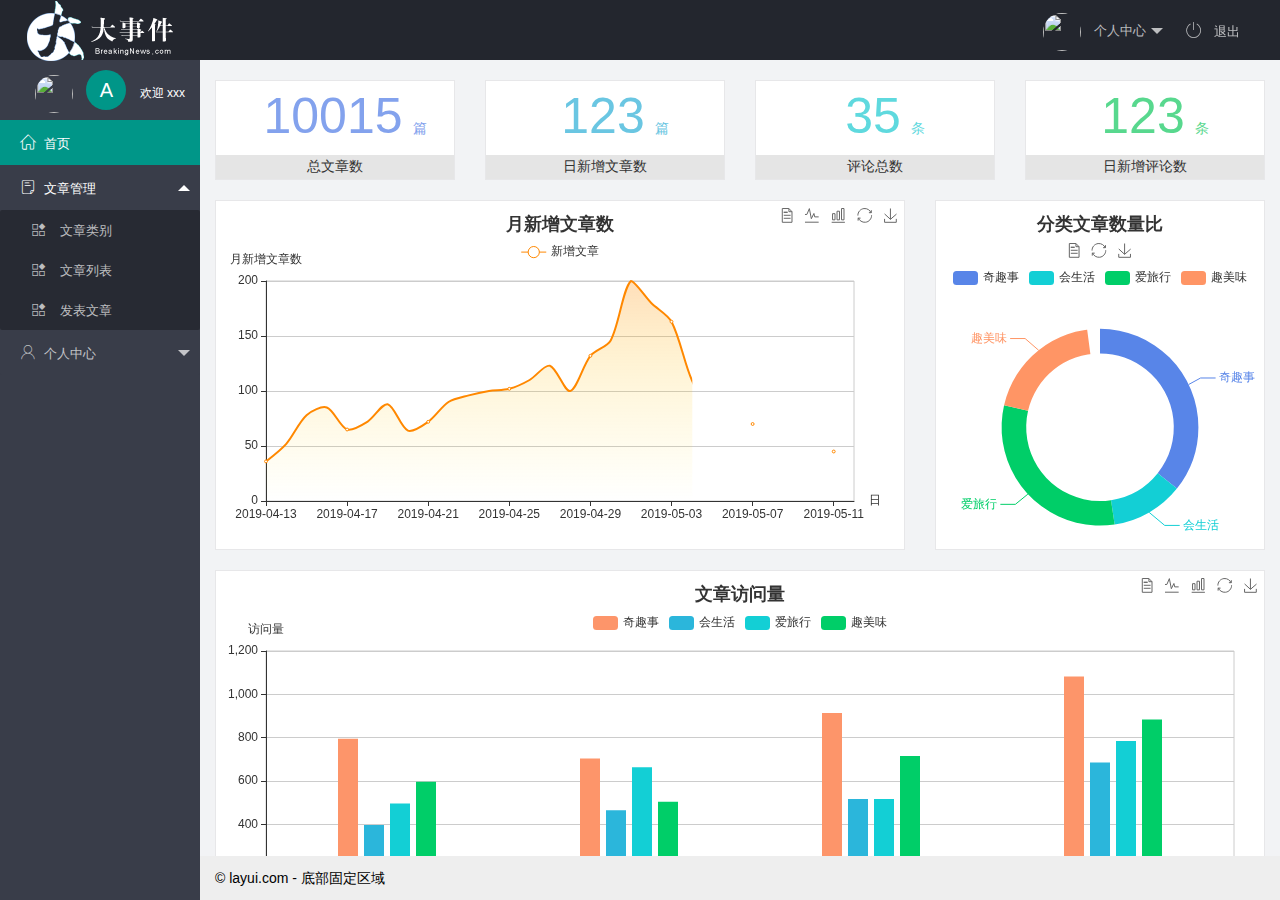
==== index.html @ f9074cfe "首页页面完成" ====
<!DOCTYPE html>
<html>

<head>
    <meta charset="utf-8">
    <meta name="viewport" content="width=device-width, initial-scale=1, maximum-scale=1">
    <title>大事件</title>
    <!-- 引入layui样式 -->
    <link rel="stylesheet" href="/assets/lib/layui/css/layui.css">
    <!-- 引入项目下面生成的 fontclass 代码： -->
    <link rel="stylesheet" href="/assets/fonts/iconfont.css">
    <!-- 引入本页面的样式 -->
    <link rel="stylesheet" href="/assets/css/index.css">
</head>

<body class="layui-layout-body">
    <div class="layui-layout layui-layout-admin">
        <div class="layui-header">
            <div class="layui-logo">
                <img src="/assets/images/logo.png" alt="">

            </div>
            <!-- 头部区域（可配合layui已有的水平导航） -->
            <ul class="layui-nav layui-layout-right">
                <li class="layui-nav-item">
                    <a href="javascript:;">
                        <img src="http://t.cn/RCzsdCq" class="layui-nav-img">
                        个人中心
                    </a>
                    <dl class="layui-nav-child">
                        <dd><a href="">基本资料</a></dd>
                        <dd><a href="">更换头像</a></dd>
                        <dd><a href="">重置密码</a></dd>
                    </dl>
                </li>
                <li class="layui-nav-item"><a href="">
                        <span class="iconfont icon-tuichu"></span>
                        退出</a></li>
            </ul>
        </div>

        <div class="layui-side layui-bg-black">
            <div class="layui-side-scroll">
                <!-- 侧边头像区域 -->
                <div class="userinfo">
                    <img src="http://t.cn/RCzsdCq" class="layui-nav-img">
                    <span class="text-avatar">A</span>
                    <span id="welcome">欢迎 xxx</span>
                </div>
                <!-- 左侧导航区域（可配合layui已有的垂直导航） -->
                <ul class="layui-nav layui-nav-tree" lay-shrink="all" lay-filter="test">
                    <li class="layui-nav-item layui-this"><a href="/home/dashboard.html" target="fm"><span
                                class="iconfont icon-home"></span>首页</a></li>
                    <li class="layui-nav-item layui-nav-itemed ">
                        <a class="" href="javascript:;">
                            <span class="iconfont icon-16"></span>文章管理</a>
                        <dl class="layui-nav-child">
                            <dd>
                                <a href="javascript:;">
                                    <i class="layui-icon layui-icon-app">
                                    </i>
                                    文章类别
                                </a>
                            </dd>
                            <dd>
                                <a href="javascript:;">
                                    <i class="layui-icon layui-icon-app"></i>
                                    文章列表
                                </a>
                            </dd>
                            <dd>
                                <a href="javascript:;">
                                    <i class="layui-icon layui-icon-app"></i>
                                    发表文章
                                </a>
                            </dd>
                        </dl>
                    </li>
                    <li class="layui-nav-item">
                        <a href="javascript:;">
                            <span class="iconfont icon-user"></span>个人中心</a>
                        <dl class="layui-nav-child">
                            <dd>
                                <a href="javascript:;">
                                    <i class="layui-icon layui-icon-app"></i>
                                    基本资料
                                </a>
                            </dd>
                            <dd>
                                <a href="javascript:;">
                                    <i class="layui-icon layui-icon-app"></i>
                                    更换头像
                                </a>
                            </dd>
                            <dd>
                                <a href="javascript:;">
                                    <i class="layui-icon layui-icon-app"></i>
                                    重置密码
                                </a>
                            </dd>
                        </dl>
                    </li>
                </ul>
            </div>
        </div>

        <div class="layui-body">
            <!-- 内容主体区域 -->
            <iframe src="/home/dashboard.html" name="fm" frameborder="0"></iframe>
        </div>

        <div class="layui-footer">
            <!-- 底部固定区域 -->
            © layui.com - 底部固定区域
        </div>
    </div>

    <!--引入jq.js -->
    <script src="/assets/lib/jquery.js"></script>
    <!-- 引入layui.js -->
    <script src="/assets/lib/layui/layui.all.js"></script>
    <!-- 引入怕seAPI -->
    <script src="/assets/js/paseAPI.js"></script>
    <!-- 引入本页面js -->
    <script src="/assets/js/index.js"></script>
</body>

</html>
---- assets/lib/layui/css/layui.css ----
/** layui-v2.5.5 MIT License By https://www.layui.com */
 .layui-inline,img{display:inline-block;vertical-align:middle}h1,h2,h3,h4,h5,h6{font-weight:400}.layui-edge,.layui-header,.layui-inline,.layui-main{position:relative}.layui-body,.layui-edge,.layui-elip{overflow:hidden}.layui-btn,.layui-edge,.layui-inline,img{vertical-align:middle}.layui-btn,.layui-disabled,.layui-icon,.layui-unselect{-moz-user-select:none;-webkit-user-select:none;-ms-user-select:none}.layui-elip,.layui-form-checkbox span,.layui-form-pane .layui-form-label{text-overflow:ellipsis;white-space:nowrap}.layui-breadcrumb,.layui-tree-btnGroup{visibility:hidden}blockquote,body,button,dd,div,dl,dt,form,h1,h2,h3,h4,h5,h6,input,li,ol,p,pre,td,textarea,th,ul{margin:0;padding:0;-webkit-tap-highlight-color:rgba(0,0,0,0)}a:active,a:hover{outline:0}img{border:none}li{list-style:none}table{border-collapse:collapse;border-spacing:0}h4,h5,h6{font-size:100%}button,input,optgroup,option,select,textarea{font-family:inherit;font-size:inherit;font-style:inherit;font-weight:inherit;outline:0}pre{white-space:pre-wrap;white-space:-moz-pre-wrap;white-space:-pre-wrap;white-space:-o-pre-wrap;word-wrap:break-word}body{line-height:24px;font:14px Helvetica Neue,Helvetica,PingFang SC,Tahoma,Arial,sans-serif}hr{height:1px;margin:10px 0;border:0;clear:both}a{color:#333;text-decoration:none}a:hover{color:#777}a cite{font-style:normal;*cursor:pointer}.layui-border-box,.layui-border-box *{box-sizing:border-box}.layui-box,.layui-box *{box-sizing:content-box}.layui-clear{clear:both;*zoom:1}.layui-clear:after{content:'\20';clear:both;*zoom:1;display:block;height:0}.layui-inline{*display:inline;*zoom:1}.layui-edge{display:inline-block;width:0;height:0;border-width:6px;border-style:dashed;border-color:transparent}.layui-edge-top{top:-4px;border-bottom-color:#999;border-bottom-style:solid}.layui-edge-right{border-left-color:#999;border-left-style:solid}.layui-edge-bottom{top:2px;border-top-color:#999;border-top-style:solid}.layui-edge-left{border-right-color:#999;border-right-style:solid}.layui-disabled,.layui-disabled:hover{color:#d2d2d2!important;cursor:not-allowed!important}.layui-circle{border-radius:100%}.layui-show{display:block!important}.layui-hide{display:none!important}@font-face{font-family:layui-icon;src:url(../font/iconfont.eot?v=250);src:url(../font/iconfont.eot?v=250#iefix) format('embedded-opentype'),url(../font/iconfont.woff2?v=250) format('woff2'),url(../font/iconfont.woff?v=250) format('woff'),url(../font/iconfont.ttf?v=250) format('truetype'),url(../font/iconfont.svg?v=250#layui-icon) format('svg')}.layui-icon{font-family:layui-icon!important;font-size:16px;font-style:normal;-webkit-font-smoothing:antialiased;-moz-osx-font-smoothing:grayscale}.layui-icon-reply-fill:before{content:"\e611"}.layui-icon-set-fill:before{content:"\e614"}.layui-icon-menu-fill:before{content:"\e60f"}.layui-icon-search:before{content:"\e615"}.layui-icon-share:before{content:"\e641"}.layui-icon-set-sm:before{content:"\e620"}.layui-icon-engine:before{content:"\e628"}.layui-icon-close:before{content:"\1006"}.layui-icon-close-fill:before{content:"\1007"}.layui-icon-chart-screen:before{content:"\e629"}.layui-icon-star:before{content:"\e600"}.layui-icon-circle-dot:before{content:"\e617"}.layui-icon-chat:before{content:"\e606"}.layui-icon-release:before{content:"\e609"}.layui-icon-list:before{content:"\e60a"}.layui-icon-chart:before{content:"\e62c"}.layui-icon-ok-circle:before{content:"\1005"}.layui-icon-layim-theme:before{content:"\e61b"}.layui-icon-table:before{content:"\e62d"}.layui-icon-right:before{content:"\e602"}.layui-icon-left:before{content:"\e603"}.layui-icon-cart-simple:before{content:"\e698"}.layui-icon-face-cry:before{content:"\e69c"}.layui-icon-face-smile:before{content:"\e6af"}.layui-icon-survey:before{content:"\e6b2"}.layui-icon-tree:before{content:"\e62e"}.layui-icon-upload-circle:before{content:"\e62f"}.layui-icon-add-circle:before{content:"\e61f"}.layui-icon-download-circle:before{content:"\e601"}.layui-icon-templeate-1:before{content:"\e630"}.layui-icon-util:before{content:"\e631"}.layui-icon-face-surprised:before{content:"\e664"}.layui-icon-edit:before{content:"\e642"}.layui-icon-speaker:before{content:"\e645"}.layui-icon-down:before{content:"\e61a"}.layui-icon-file:before{content:"\e621"}.layui-icon-layouts:before{content:"\e632"}.layui-icon-rate-half:before{content:"\e6c9"}.layui-icon-add-circle-fine:before{content:"\e608"}.layui-icon-prev-circle:before{content:"\e633"}.layui-icon-read:before{content:"\e705"}.layui-icon-404:before{content:"\e61c"}.layui-icon-carousel:before{content:"\e634"}.layui-icon-help:before{content:"\e607"}.layui-icon-code-circle:before{content:"\e635"}.layui-icon-water:before{content:"\e636"}.layui-icon-username:before{content:"\e66f"}.layui-icon-find-fill:before{content:"\e670"}.layui-icon-about:before{content:"\e60b"}.layui-icon-location:before{content:"\e715"}.layui-icon-up:before{content:"\e619"}.layui-icon-pause:before{content:"\e651"}.layui-icon-date:before{content:"\e637"}.layui-icon-layim-uploadfile:before{content:"\e61d"}.layui-icon-delete:before{content:"\e640"}.layui-icon-play:before{content:"\e652"}.layui-icon-top:before{content:"\e604"}.layui-icon-friends:before{content:"\e612"}.layui-icon-refresh-3:before{content:"\e9aa"}.layui-icon-ok:before{content:"\e605"}.layui-icon-layer:before{content:"\e638"}.layui-icon-face-smile-fine:before{content:"\e60c"}.layui-icon-dollar:before{content:"\e659"}.layui-icon-group:before{content:"\e613"}.layui-icon-layim-download:before{content:"\e61e"}.layui-icon-picture-fine:before{content:"\e60d"}.layui-icon-link:before{content:"\e64c"}.layui-icon-diamond:before{content:"\e735"}.layui-icon-log:before{content:"\e60e"}.layui-icon-rate-solid:before{content:"\e67a"}.layui-icon-fonts-del:before{content:"\e64f"}.layui-icon-unlink:before{content:"\e64d"}.layui-icon-fonts-clear:before{content:"\e639"}.layui-icon-triangle-r:before{content:"\e623"}.layui-icon-circle:before{content:"\e63f"}.layui-icon-radio:before{content:"\e643"}.layui-icon-align-center:before{content:"\e647"}.layui-icon-align-right:before{content:"\e648"}.layui-icon-align-left:before{content:"\e649"}.layui-icon-loading-1:before{content:"\e63e"}.layui-icon-return:before{content:"\e65c"}.layui-icon-fonts-strong:before{content:"\e62b"}.layui-icon-upload:before{content:"\e67c"}.layui-icon-dialogue:before{content:"\e63a"}.layui-icon-video:before{content:"\e6ed"}.layui-icon-headset:before{content:"\e6fc"}.layui-icon-cellphone-fine:before{content:"\e63b"}.layui-icon-add-1:before{content:"\e654"}.layui-icon-face-smile-b:before{content:"\e650"}.layui-icon-fonts-html:before{content:"\e64b"}.layui-icon-form:before{content:"\e63c"}.layui-icon-cart:before{content:"\e657"}.layui-icon-camera-fill:before{content:"\e65d"}.layui-icon-tabs:before{content:"\e62a"}.layui-icon-fonts-code:before{content:"\e64e"}.layui-icon-fire:before{content:"\e756"}.layui-icon-set:before{content:"\e716"}.layui-icon-fonts-u:before{content:"\e646"}.layui-icon-triangle-d:before{content:"\e625"}.layui-icon-tips:before{content:"\e702"}.layui-icon-picture:before{content:"\e64a"}.layui-icon-more-vertical:before{content:"\e671"}.layui-icon-flag:before{content:"\e66c"}.layui-icon-loading:before{content:"\e63d"}.layui-icon-fonts-i:before{content:"\e644"}.layui-icon-refresh-1:before{content:"\e666"}.layui-icon-rmb:before{content:"\e65e"}.layui-icon-home:before{content:"\e68e"}.layui-icon-user:before{content:"\e770"}.layui-icon-notice:before{content:"\e667"}.layui-icon-login-weibo:before{content:"\e675"}.layui-icon-voice:before{content:"\e688"}.layui-icon-upload-drag:before{content:"\e681"}.layui-icon-login-qq:before{content:"\e676"}.layui-icon-snowflake:before{content:"\e6b1"}.layui-icon-file-b:before{content:"\e655"}.layui-icon-template:before{content:"\e663"}.layui-icon-auz:before{content:"\e672"}.layui-icon-console:before{content:"\e665"}.layui-icon-app:before{content:"\e653"}.layui-icon-prev:before{content:"\e65a"}.layui-icon-website:before{content:"\e7ae"}.layui-icon-next:before{content:"\e65b"}.layui-icon-component:before{content:"\e857"}.layui-icon-more:before{content:"\e65f"}.layui-icon-login-wechat:before{content:"\e677"}.layui-icon-shrink-right:before{content:"\e668"}.layui-icon-spread-left:before{content:"\e66b"}.layui-icon-camera:before{content:"\e660"}.layui-icon-note:before{content:"\e66e"}.layui-icon-refresh:before{content:"\e669"}.layui-icon-female:before{content:"\e661"}.layui-icon-male:before{content:"\e662"}.layui-icon-password:before{content:"\e673"}.layui-icon-senior:before{content:"\e674"}.layui-icon-theme:before{content:"\e66a"}.layui-icon-tread:before{content:"\e6c5"}.layui-icon-praise:before{content:"\e6c6"}.layui-icon-star-fill:before{content:"\e658"}.layui-icon-rate:before{content:"\e67b"}.layui-icon-template-1:before{content:"\e656"}.layui-icon-vercode:before{content:"\e679"}.layui-icon-cellphone:before{content:"\e678"}.layui-icon-screen-full:before{content:"\e622"}.layui-icon-screen-restore:before{content:"\e758"}.layui-icon-cols:before{content:"\e610"}.layui-icon-export:before{content:"\e67d"}.layui-icon-print:before{content:"\e66d"}.layui-icon-slider:before{content:"\e714"}.layui-icon-addition:before{content:"\e624"}.layui-icon-subtraction:before{content:"\e67e"}.layui-icon-service:before{content:"\e626"}.layui-icon-transfer:before{content:"\e691"}.layui-main{width:1140px;margin:0 auto}.layui-header{z-index:1000;height:60px}.layui-header a:hover{transition:all .5s;-webkit-transition:all .5s}.layui-side{position:fixed;left:0;top:0;bottom:0;z-index:999;width:200px;overflow-x:hidden}.layui-side-scroll{position:relative;width:220px;height:100%;overflow-x:hidden}.layui-body{position:absolute;left:200px;right:0;top:0;bottom:0;z-index:998;width:auto;overflow-y:auto;box-sizing:border-box}.layui-layout-body{overflow:hidden}.layui-layout-admin .layui-header{background-color:#23262E}.layui-layout-admin .layui-side{top:60px;width:200px;overflow-x:hidden}.layui-layout-admin .layui-body{position:fixed;top:60px;bottom:44px}.layui-layout-admin .layui-main{width:auto;margin:0 15px}.layui-layout-admin .layui-footer{position:fixed;left:200px;right:0;bottom:0;height:44px;line-height:44px;padding:0 15px;background-color:#eee}.layui-layout-admin .layui-logo{position:absolute;left:0;top:0;width:200px;height:100%;line-height:60px;text-align:center;color:#009688;font-size:16px}.layui-layout-admin .layui-header .layui-nav{background:0 0}.layui-layout-left{position:absolute!important;left:200px;top:0}.layui-layout-right{position:absolute!important;right:0;top:0}.layui-container{position:relative;margin:0 auto;padding:0 15px;box-sizing:border-box}.layui-fluid{position:relative;margin:0 auto;padding:0 15px}.layui-row:after,.layui-row:before{content:'';display:block;clear:both}.layui-col-lg1,.layui-col-lg10,.layui-col-lg11,.layui-col-lg12,.layui-col-lg2,.layui-col-lg3,.layui-col-lg4,.layui-col-lg5,.layui-col-lg6,.layui-col-lg7,.layui-col-lg8,.layui-col-lg9,.layui-col-md1,.layui-col-md10,.layui-col-md11,.layui-col-md12,.layui-col-md2,.layui-col-md3,.layui-col-md4,.layui-col-md5,.layui-col-md6,.layui-col-md7,.layui-col-md8,.layui-col-md9,.layui-col-sm1,.layui-col-sm10,.layui-col-sm11,.layui-col-sm12,.layui-col-sm2,.layui-col-sm3,.layui-col-sm4,.layui-col-sm5,.layui-col-sm6,.layui-col-sm7,.layui-col-sm8,.layui-col-sm9,.layui-col-xs1,.layui-col-xs10,.layui-col-xs11,.layui-col-xs12,.layui-col-xs2,.layui-col-xs3,.layui-col-xs4,.layui-col-xs5,.layui-col-xs6,.layui-col-xs7,.layui-col-xs8,.layui-col-xs9{position:relative;display:block;box-sizing:border-box}.layui-col-xs1,.layui-col-xs10,.layui-col-xs11,.layui-col-xs12,.layui-col-xs2,.layui-col-xs3,.layui-col-xs4,.layui-col-xs5,.layui-col-xs6,.layui-col-xs7,.layui-col-xs8,.layui-col-xs9{float:left}.layui-col-xs1{width:8.33333333%}.layui-col-xs2{width:16.66666667%}.layui-col-xs3{width:25%}.layui-col-xs4{width:33.33333333%}.layui-col-xs5{width:41.66666667%}.layui-col-xs6{width:50%}.layui-col-xs7{width:58.33333333%}.layui-col-xs8{width:66.66666667%}.layui-col-xs9{width:75%}.layui-col-xs10{width:83.33333333%}.layui-col-xs11{width:91.66666667%}.layui-col-xs12{width:100%}.layui-col-xs-offset1{margin-left:8.33333333%}.layui-col-xs-offset2{margin-left:16.66666667%}.layui-col-xs-offset3{margin-left:25%}.layui-col-xs-offset4{margin-left:33.33333333%}.layui-col-xs-offset5{margin-left:41.66666667%}.layui-col-xs-offset6{margin-left:50%}.layui-col-xs-offset7{margin-left:58.33333333%}.layui-col-xs-offset8{margin-left:66.66666667%}.layui-col-xs-offset9{margin-left:75%}.layui-col-xs-offset10{margin-left:83.33333333%}.layui-col-xs-offset11{margin-left:91.66666667%}.layui-col-xs-offset12{margin-left:100%}@media screen and (max-width:768px){.layui-hide-xs{display:none!important}.layui-show-xs-block{display:block!important}.layui-show-xs-inline{display:inline!important}.layui-show-xs-inline-block{display:inline-block!important}}@media screen and (min-width:768px){.layui-container{width:750px}.layui-hide-sm{display:none!important}.layui-show-sm-block{display:block!important}.layui-show-sm-inline{display:inline!important}.layui-show-sm-inline-block{display:inline-block!important}.layui-col-sm1,.layui-col-sm10,.layui-col-sm11,.layui-col-sm12,.layui-col-sm2,.layui-col-sm3,.layui-col-sm4,.layui-col-sm5,.layui-col-sm6,.layui-col-sm7,.layui-col-sm8,.layui-col-sm9{float:left}.layui-col-sm1{width:8.33333333%}.layui-col-sm2{width:16.66666667%}.layui-col-sm3{width:25%}.layui-col-sm4{width:33.33333333%}.layui-col-sm5{width:41.66666667%}.layui-col-sm6{width:50%}.layui-col-sm7{width:58.33333333%}.layui-col-sm8{width:66.66666667%}.layui-col-sm9{width:75%}.layui-col-sm10{width:83.33333333%}.layui-col-sm11{width:91.66666667%}.layui-col-sm12{width:100%}.layui-col-sm-offset1{margin-left:8.33333333%}.layui-col-sm-offset2{margin-left:16.66666667%}.layui-col-sm-offset3{margin-left:25%}.layui-col-sm-offset4{margin-left:33.33333333%}.layui-col-sm-offset5{margin-left:41.66666667%}.layui-col-sm-offset6{margin-left:50%}.layui-col-sm-offset7{margin-left:58.33333333%}.layui-col-sm-offset8{margin-left:66.66666667%}.layui-col-sm-offset9{margin-left:75%}.layui-col-sm-offset10{margin-left:83.33333333%}.layui-col-sm-offset11{margin-left:91.66666667%}.layui-col-sm-offset12{margin-left:100%}}@media screen and (min-width:992px){.layui-container{width:970px}.layui-hide-md{display:none!important}.layui-show-md-block{display:block!important}.layui-show-md-inline{display:inline!important}.layui-show-md-inline-block{display:inline-block!important}.layui-col-md1,.layui-col-md10,.layui-col-md11,.layui-col-md12,.layui-col-md2,.layui-col-md3,.layui-col-md4,.layui-col-md5,.layui-col-md6,.layui-col-md7,.layui-col-md8,.layui-col-md9{float:left}.layui-col-md1{width:8.33333333%}.layui-col-md2{width:16.66666667%}.layui-col-md3{width:25%}.layui-col-md4{width:33.33333333%}.layui-col-md5{width:41.66666667%}.layui-col-md6{width:50%}.layui-col-md7{width:58.33333333%}.layui-col-md8{width:66.66666667%}.layui-col-md9{width:75%}.layui-col-md10{width:83.33333333%}.layui-col-md11{width:91.66666667%}.layui-col-md12{width:100%}.layui-col-md-offset1{margin-left:8.33333333%}.layui-col-md-offset2{margin-left:16.66666667%}.layui-col-md-offset3{margin-left:25%}.layui-col-md-offset4{margin-left:33.33333333%}.layui-col-md-offset5{margin-left:41.66666667%}.layui-col-md-offset6{margin-left:50%}.layui-col-md-offset7{margin-left:58.33333333%}.layui-col-md-offset8{margin-left:66.66666667%}.layui-col-md-offset9{margin-left:75%}.layui-col-md-offset10{margin-left:83.33333333%}.layui-col-md-offset11{margin-left:91.66666667%}.layui-col-md-offset12{margin-left:100%}}@media screen and (min-width:1200px){.layui-container{width:1170px}.layui-hide-lg{display:none!important}.layui-show-lg-block{display:block!important}.layui-show-lg-inline{display:inline!important}.layui-show-lg-inline-block{display:inline-block!important}.layui-col-lg1,.layui-col-lg10,.layui-col-lg11,.layui-col-lg12,.layui-col-lg2,.layui-col-lg3,.layui-col-lg4,.layui-col-lg5,.layui-col-lg6,.layui-col-lg7,.layui-col-lg8,.layui-col-lg9{float:left}.layui-col-lg1{width:8.33333333%}.layui-col-lg2{width:16.66666667%}.layui-col-lg3{width:25%}.layui-col-lg4{width:33.33333333%}.layui-col-lg5{width:41.66666667%}.layui-col-lg6{width:50%}.layui-col-lg7{width:58.33333333%}.layui-col-lg8{width:66.66666667%}.layui-col-lg9{width:75%}.layui-col-lg10{width:83.33333333%}.layui-col-lg11{width:91.66666667%}.layui-col-lg12{width:100%}.layui-col-lg-offset1{margin-left:8.33333333%}.layui-col-lg-offset2{margin-left:16.66666667%}.layui-col-lg-offset3{margin-left:25%}.layui-col-lg-offset4{margin-left:33.33333333%}.layui-col-lg-offset5{margin-left:41.66666667%}.layui-col-lg-offset6{margin-left:50%}.layui-col-lg-offset7{margin-left:58.33333333%}.layui-col-lg-offset8{margin-left:66.66666667%}.layui-col-lg-offset9{margin-left:75%}.layui-col-lg-offset10{margin-left:83.33333333%}.layui-col-lg-offset11{margin-left:91.66666667%}.layui-col-lg-offset12{margin-left:100%}}.layui-col-space1{margin:-.5px}.layui-col-space1>*{padding:.5px}.layui-col-space3{margin:-1.5px}.layui-col-space3>*{padding:1.5px}.layui-col-space5{margin:-2.5px}.layui-col-space5>*{padding:2.5px}.layui-col-space8{margin:-3.5px}.layui-col-space8>*{padding:3.5px}.layui-col-space10{margin:-5px}.layui-col-space10>*{padding:5px}.layui-col-space12{margin:-6px}.layui-col-space12>*{padding:6px}.layui-col-space15{margin:-7.5px}.layui-col-space15>*{padding:7.5px}.layui-col-space18{margin:-9px}.layui-col-space18>*{padding:9px}.layui-col-space20{margin:-10px}.layui-col-space20>*{padding:10px}.layui-col-space22{margin:-11px}.layui-col-space22>*{padding:11px}.layui-col-space25{margin:-12.5px}.layui-col-space25>*{padding:12.5px}.layui-col-space30{margin:-15px}.layui-col-space30>*{padding:15px}.layui-btn,.layui-input,.layui-select,.layui-textarea,.layui-upload-button{outline:0;-webkit-appearance:none;transition:all .3s;-webkit-transition:all .3s;box-sizing:border-box}.layui-elem-quote{margin-bottom:10px;padding:15px;line-height:22px;border-left:5px solid #009688;border-radius:0 2px 2px 0;background-color:#f2f2f2}.layui-quote-nm{border-style:solid;border-width:1px 1px 1px 5px;background:0 0}.layui-elem-field{margin-bottom:10px;padding:0;border-width:1px;border-style:solid}.layui-elem-field legend{margin-left:20px;padding:0 10px;font-size:20px;font-weight:300}.layui-field-title{margin:10px 0 20px;border-width:1px 0 0}.layui-field-box{padding:10px 15px}.layui-field-title .layui-field-box{padding:10px 0}.layui-progress{position:relative;height:6px;border-radius:20px;background-color:#e2e2e2}.layui-progress-bar{position:absolute;left:0;top:0;width:0;max-width:100%;height:6px;border-radius:20px;text-align:right;background-color:#5FB878;transition:all .3s;-webkit-transition:all .3s}.layui-progress-big,.layui-progress-big .layui-progress-bar{height:18px;line-height:18px}.layui-progress-text{position:relative;top:-20px;line-height:18px;font-size:12px;color:#666}.layui-progress-big .layui-progress-text{position:static;padding:0 10px;color:#fff}.layui-collapse{border-width:1px;border-style:solid;border-radius:2px}.layui-colla-content,.layui-colla-item{border-top-width:1px;border-top-style:solid}.layui-colla-item:first-child{border-top:none}.layui-colla-title{position:relative;height:42px;line-height:42px;padding:0 15px 0 35px;color:#333;background-color:#f2f2f2;cursor:pointer;font-size:14px;overflow:hidden}.layui-colla-content{display:none;padding:10px 15px;line-height:22px;color:#666}.layui-colla-icon{position:absolute;left:15px;top:0;font-size:14px}.layui-card{margin-bottom:15px;border-radius:2px;background-color:#fff;box-shadow:0 1px 2px 0 rgba(0,0,0,.05)}.layui-card:last-child{margin-bottom:0}.layui-card-header{position:relative;height:42px;line-height:42px;padding:0 15px;border-bottom:1px solid #f6f6f6;color:#333;border-radius:2px 2px 0 0;font-size:14px}.layui-bg-black,.layui-bg-blue,.layui-bg-cyan,.layui-bg-green,.layui-bg-orange,.layui-bg-red{color:#fff!important}.layui-card-body{position:relative;padding:10px 15px;line-height:24px}.layui-card-body[pad15]{padding:15px}.layui-card-body[pad20]{padding:20px}.layui-card-body .layui-table{margin:5px 0}.layui-card .layui-tab{margin:0}.layui-panel-window{position:relative;padding:15px;border-radius:0;border-top:5px solid #E6E6E6;background-color:#fff}.layui-auxiliar-moving{position:fixed;left:0;right:0;top:0;bottom:0;width:100%;height:100%;background:0 0;z-index:9999999999}.layui-form-label,.layui-form-mid,.layui-form-select,.layui-input-block,.layui-input-inline,.layui-textarea{position:relative}.layui-bg-red{background-color:#FF5722!important}.layui-bg-orange{background-color:#FFB800!important}.layui-bg-green{background-color:#009688!important}.layui-bg-cyan{background-color:#2F4056!important}.layui-bg-blue{background-color:#1E9FFF!important}.layui-bg-black{background-color:#393D49!important}.layui-bg-gray{background-color:#eee!important;color:#666!important}.layui-badge-rim,.layui-colla-content,.layui-colla-item,.layui-collapse,.layui-elem-field,.layui-form-pane .layui-form-item[pane],.layui-form-pane .layui-form-label,.layui-input,.layui-layedit,.layui-layedit-tool,.layui-quote-nm,.layui-select,.layui-tab-bar,.layui-tab-card,.layui-tab-title,.layui-tab-title .layui-this:after,.layui-textarea{border-color:#e6e6e6}.layui-timeline-item:before,hr{background-color:#e6e6e6}.layui-text{line-height:22px;font-size:14px;color:#666}.layui-text h1,.layui-text h2,.layui-text h3{font-weight:500;color:#333}.layui-text h1{font-size:30px}.layui-text h2{font-size:24px}.layui-text h3{font-size:18px}.layui-text a:not(.layui-btn){color:#01AAED}.layui-text a:not(.layui-btn):hover{text-decoration:underline}.layui-text ul{padding:5px 0 5px 15px}.layui-text ul li{margin-top:5px;list-style-type:disc}.layui-text em,.layui-word-aux{color:#999!important;padding:0 5px!important}.layui-btn{display:inline-block;height:38px;line-height:38px;padding:0 18px;background-color:#009688;color:#fff;white-space:nowrap;text-align:center;font-size:14px;border:none;border-radius:2px;cursor:pointer}.layui-btn:hover{opacity:.8;filter:alpha(opacity=80);color:#fff}.layui-btn:active{opacity:1;filter:alpha(opacity=100)}.layui-btn+.layui-btn{margin-left:10px}.layui-btn-container{font-size:0}.layui-btn-container .layui-btn{margin-right:10px;margin-bottom:10px}.layui-btn-container .layui-btn+.layui-btn{margin-left:0}.layui-table .layui-btn-container .layui-btn{margin-bottom:9px}.layui-btn-radius{border-radius:100px}.layui-btn .layui-icon{margin-right:3px;font-size:18px;vertical-align:bottom;vertical-align:middle\9}.layui-btn-primary{border:1px solid #C9C9C9;background-color:#fff;color:#555}.layui-btn-primary:hover{border-color:#009688;color:#333}.layui-btn-normal{background-color:#1E9FFF}.layui-btn-warm{background-color:#FFB800}.layui-btn-danger{background-color:#FF5722}.layui-btn-checked{background-color:#5FB878}.layui-btn-disabled,.layui-btn-disabled:active,.layui-btn-disabled:hover{border:1px solid #e6e6e6;background-color:#FBFBFB;color:#C9C9C9;cursor:not-allowed;opacity:1}.layui-btn-lg{height:44px;line-height:44px;padding:0 25px;font-size:16px}.layui-btn-sm{height:30px;line-height:30px;padding:0 10px;font-size:12px}.layui-btn-sm i{font-size:16px!important}.layui-btn-xs{height:22px;line-height:22px;padding:0 5px;font-size:12px}.layui-btn-xs i{font-size:14px!important}.layui-btn-group{display:inline-block;vertical-align:middle;font-size:0}.layui-btn-group .layui-btn{margin-left:0!important;margin-right:0!important;border-left:1px solid rgba(255,255,255,.5);border-radius:0}.layui-btn-group .layui-btn-primary{border-left:none}.layui-btn-group .layui-btn-primary:hover{border-color:#C9C9C9;color:#009688}.layui-btn-group .layui-btn:first-child{border-left:none;border-radius:2px 0 0 2px}.layui-btn-group .layui-btn-primary:first-child{border-left:1px solid #c9c9c9}.layui-btn-group .layui-btn:last-child{border-radius:0 2px 2px 0}.layui-btn-group .layui-btn+.layui-btn{margin-left:0}.layui-btn-group+.layui-btn-group{margin-left:10px}.layui-btn-fluid{width:100%}.layui-input,.layui-select,.layui-textarea{height:38px;line-height:1.3;line-height:38px\9;border-width:1px;border-style:solid;background-color:#fff;border-radius:2px}.layui-input::-webkit-input-placeholder,.layui-select::-webkit-input-placeholder,.layui-textarea::-webkit-input-placeholder{line-height:1.3}.layui-input,.layui-textarea{display:block;width:100%;padding-left:10px}.layui-input:hover,.layui-textarea:hover{border-color:#D2D2D2!important}.layui-input:focus,.layui-textarea:focus{border-color:#C9C9C9!important}.layui-textarea{min-height:100px;height:auto;line-height:20px;padding:6px 10px;resize:vertical}.layui-select{padding:0 10px}.layui-form input[type=checkbox],.layui-form input[type=radio],.layui-form select{display:none}.layui-form [lay-ignore]{display:initial}.layui-form-item{margin-bottom:15px;clear:both;*zoom:1}.layui-form-item:after{content:'\20';clear:both;*zoom:1;display:block;height:0}.layui-form-label{float:left;display:block;padding:9px 15px;width:80px;font-weight:400;line-height:20px;text-align:right}.layui-form-label-col{display:block;float:none;padding:9px 0;line-height:20px;text-align:left}.layui-form-item .layui-inline{margin-bottom:5px;margin-right:10px}.layui-input-block{margin-left:110px;min-height:36px}.layui-input-inline{display:inline-block;vertical-align:middle}.layui-form-item .layui-input-inline{float:left;width:190px;margin-right:10px}.layui-form-text .layui-input-inline{width:auto}.layui-form-mid{float:left;display:block;padding:9px 0!important;line-height:20px;margin-right:10px}.layui-form-danger+.layui-form-select .layui-input,.layui-form-danger:focus{border-color:#FF5722!important}.layui-form-select .layui-input{padding-right:30px;cursor:pointer}.layui-form-select .layui-edge{position:absolute;right:10px;top:50%;margin-top:-3px;cursor:pointer;border-width:6px;border-top-color:#c2c2c2;border-top-style:solid;transition:all .3s;-webkit-transition:all .3s}.layui-form-select dl{display:none;position:absolute;left:0;top:42px;padding:5px 0;z-index:899;min-width:100%;border:1px solid #d2d2d2;max-height:300px;overflow-y:auto;background-color:#fff;border-radius:2px;box-shadow:0 2px 4px rgba(0,0,0,.12);box-sizing:border-box}.layui-form-select dl dd,.layui-form-select dl dt{padding:0 10px;line-height:36px;white-space:nowrap;overflow:hidden;text-overflow:ellipsis}.layui-form-select dl dt{font-size:12px;color:#999}.layui-form-select dl dd{cursor:pointer}.layui-form-select dl dd:hover{background-color:#f2f2f2;-webkit-transition:.5s all;transition:.5s all}.layui-form-select .layui-select-group dd{padding-left:20px}.layui-form-select dl dd.layui-select-tips{padding-left:10px!important;color:#999}.layui-form-select dl dd.layui-this{background-color:#5FB878;color:#fff}.layui-form-checkbox,.layui-form-select dl dd.layui-disabled{background-color:#fff}.layui-form-selected dl{display:block}.layui-form-checkbox,.layui-form-checkbox *,.layui-form-switch{display:inline-block;vertical-align:middle}.layui-form-selected .layui-edge{margin-top:-9px;-webkit-transform:rotate(180deg);transform:rotate(180deg);margin-top:-3px\9}:root .layui-form-selected .layui-edge{margin-top:-9px\0/IE9}.layui-form-selectup dl{top:auto;bottom:42px}.layui-select-none{margin:5px 0;text-align:center;color:#999}.layui-select-disabled .layui-disabled{border-color:#eee!important}.layui-select-disabled .layui-edge{border-top-color:#d2d2d2}.layui-form-checkbox{position:relative;height:30px;line-height:30px;margin-right:10px;padding-right:30px;cursor:pointer;font-size:0;-webkit-transition:.1s linear;transition:.1s linear;box-sizing:border-box}.layui-form-checkbox span{padding:0 10px;height:100%;font-size:14px;border-radius:2px 0 0 2px;background-color:#d2d2d2;color:#fff;overflow:hidden}.layui-form-checkbox:hover span{background-color:#c2c2c2}.layui-form-checkbox i{position:absolute;right:0;top:0;width:30px;height:28px;border:1px solid #d2d2d2;border-left:none;border-radius:0 2px 2px 0;color:#fff;font-size:20px;text-align:center}.layui-form-checkbox:hover i{border-color:#c2c2c2;color:#c2c2c2}.layui-form-checked,.layui-form-checked:hover{border-color:#5FB878}.layui-form-checked span,.layui-form-checked:hover span{background-color:#5FB878}.layui-form-checked i,.layui-form-checked:hover i{color:#5FB878}.layui-form-item .layui-form-checkbox{margin-top:4px}.layui-form-checkbox[lay-skin=primary]{height:auto!important;line-height:normal!important;min-width:18px;min-height:18px;border:none!important;margin-right:0;padding-left:28px;padding-right:0;background:0 0}.layui-form-checkbox[lay-skin=primary] span{padding-left:0;padding-right:15px;line-height:18px;background:0 0;color:#666}.layui-form-checkbox[lay-skin=primary] i{right:auto;left:0;width:16px;height:16px;line-height:16px;border:1px solid #d2d2d2;font-size:12px;border-radius:2px;background-color:#fff;-webkit-transition:.1s linear;transition:.1s linear}.layui-form-checkbox[lay-skin=primary]:hover i{border-color:#5FB878;color:#fff}.layui-form-checked[lay-skin=primary] i{border-color:#5FB878!important;background-color:#5FB878;color:#fff}.layui-checkbox-disbaled[lay-skin=primary] span{background:0 0!important;color:#c2c2c2}.layui-checkbox-disbaled[lay-skin=primary]:hover i{border-color:#d2d2d2}.layui-form-item .layui-form-checkbox[lay-skin=primary]{margin-top:10px}.layui-form-switch{position:relative;height:22px;line-height:22px;min-width:35px;padding:0 5px;margin-top:8px;border:1px solid #d2d2d2;border-radius:20px;cursor:pointer;background-color:#fff;-webkit-transition:.1s linear;transition:.1s linear}.layui-form-switch i{position:absolute;left:5px;top:3px;width:16px;height:16px;border-radius:20px;background-color:#d2d2d2;-webkit-transition:.1s linear;transition:.1s linear}.layui-form-switch em{position:relative;top:0;width:25px;margin-left:21px;padding:0!important;text-align:center!important;color:#999!important;font-style:normal!important;font-size:12px}.layui-form-onswitch{border-color:#5FB878;background-color:#5FB878}.layui-checkbox-disbaled,.layui-checkbox-disbaled i{border-color:#e2e2e2!important}.layui-form-onswitch i{left:100%;margin-left:-21px;background-color:#fff}.layui-form-onswitch em{margin-left:5px;margin-right:21px;color:#fff!important}.layui-checkbox-disbaled span{background-color:#e2e2e2!important}.layui-checkbox-disbaled:hover i{color:#fff!important}[lay-radio]{display:none}.layui-form-radio,.layui-form-radio *{display:inline-block;vertical-align:middle}.layui-form-radio{line-height:28px;margin:6px 10px 0 0;padding-right:10px;cursor:pointer;font-size:0}.layui-form-radio *{font-size:14px}.layui-form-radio>i{margin-right:8px;font-size:22px;color:#c2c2c2}.layui-form-radio>i:hover,.layui-form-radioed>i{color:#5FB878}.layui-radio-disbaled>i{color:#e2e2e2!important}.layui-form-pane .layui-form-label{width:110px;padding:8px 15px;height:38px;line-height:20px;border-width:1px;border-style:solid;border-radius:2px 0 0 2px;text-align:center;background-color:#FBFBFB;overflow:hidden;box-sizing:border-box}.layui-form-pane .layui-input-inline{margin-left:-1px}.layui-form-pane .layui-input-block{margin-left:110px;left:-1px}.layui-form-pane .layui-input{border-radius:0 2px 2px 0}.layui-form-pane .layui-form-text .layui-form-label{float:none;width:100%;border-radius:2px;box-sizing:border-box;text-align:left}.layui-form-pane .layui-form-text .layui-input-inline{display:block;margin:0;top:-1px;clear:both}.layui-form-pane .layui-form-text .layui-input-block{margin:0;left:0;top:-1px}.layui-form-pane .layui-form-text .layui-textarea{min-height:100px;border-radius:0 0 2px 2px}.layui-form-pane .layui-form-checkbox{margin:4px 0 4px 10px}.layui-form-pane .layui-form-radio,.layui-form-pane .layui-form-switch{margin-top:6px;margin-left:10px}.layui-form-pane .layui-form-item[pane]{position:relative;border-width:1px;border-style:solid}.layui-form-pane .layui-form-item[pane] .layui-form-label{position:absolute;left:0;top:0;height:100%;border-width:0 1px 0 0}.layui-form-pane .layui-form-item[pane] .layui-input-inline{margin-left:110px}@media screen and (max-width:450px){.layui-form-item .layui-form-label{text-overflow:ellipsis;overflow:hidden;white-space:nowrap}.layui-form-item .layui-inline{display:block;margin-right:0;margin-bottom:20px;clear:both}.layui-form-item .layui-inline:after{content:'\20';clear:both;display:block;height:0}.layui-form-item .layui-input-inline{display:block;float:none;left:-3px;width:auto;margin:0 0 10px 112px}.layui-form-item .layui-input-inline+.layui-form-mid{margin-left:110px;top:-5px;padding:0}.layui-form-item .layui-form-checkbox{margin-right:5px;margin-bottom:5px}}.layui-layedit{border-width:1px;border-style:solid;border-radius:2px}.layui-layedit-tool{padding:3px 5px;border-bottom-width:1px;border-bottom-style:solid;font-size:0}.layedit-tool-fixed{position:fixed;top:0;border-top:1px solid #e2e2e2}.layui-layedit-tool .layedit-tool-mid,.layui-layedit-tool .layui-icon{display:inline-block;vertical-align:middle;text-align:center;font-size:14px}.layui-layedit-tool .layui-icon{position:relative;width:32px;height:30px;line-height:30px;margin:3px 5px;color:#777;cursor:pointer;border-radius:2px}.layui-layedit-tool .layui-icon:hover{color:#393D49}.layui-layedit-tool .layui-icon:active{color:#000}.layui-layedit-tool .layedit-tool-active{background-color:#e2e2e2;color:#000}.layui-layedit-tool .layui-disabled,.layui-layedit-tool .layui-disabled:hover{color:#d2d2d2;cursor:not-allowed}.layui-layedit-tool .layedit-tool-mid{width:1px;height:18px;margin:0 10px;background-color:#d2d2d2}.layedit-tool-html{width:50px!important;font-size:30px!important}.layedit-tool-b,.layedit-tool-code,.layedit-tool-help{font-size:16px!important}.layedit-tool-d,.layedit-tool-face,.layedit-tool-image,.layedit-tool-unlink{font-size:18px!important}.layedit-tool-image input{position:absolute;font-size:0;left:0;top:0;width:100%;height:100%;opacity:.01;filter:Alpha(opacity=1);cursor:pointer}.layui-layedit-iframe iframe{display:block;width:100%}#LAY_layedit_code{overflow:hidden}.layui-laypage{display:inline-block;*display:inline;*zoom:1;vertical-align:middle;margin:10px 0;font-size:0}.layui-laypage>a:first-child,.layui-laypage>a:first-child em{border-radius:2px 0 0 2px}.layui-laypage>a:last-child,.layui-laypage>a:last-child em{border-radius:0 2px 2px 0}.layui-laypage>:first-child{margin-left:0!important}.layui-laypage>:last-child{margin-right:0!important}.layui-laypage a,.layui-laypage button,.layui-laypage input,.layui-laypage select,.layui-laypage span{border:1px solid #e2e2e2}.layui-laypage a,.layui-laypage span{display:inline-block;*display:inline;*zoom:1;vertical-align:middle;padding:0 15px;height:28px;line-height:28px;margin:0 -1px 5px 0;background-color:#fff;color:#333;font-size:12px}.layui-flow-more a *,.layui-laypage input,.layui-table-view select[lay-ignore]{display:inline-block}.layui-laypage a:hover{color:#009688}.layui-laypage em{font-style:normal}.layui-laypage .layui-laypage-spr{color:#999;font-weight:700}.layui-laypage a{text-decoration:none}.layui-laypage .layui-laypage-curr{position:relative}.layui-laypage .layui-laypage-curr em{position:relative;color:#fff}.layui-laypage .layui-laypage-curr .layui-laypage-em{position:absolute;left:-1px;top:-1px;padding:1px;width:100%;height:100%;background-color:#009688}.layui-laypage-em{border-radius:2px}.layui-laypage-next em,.layui-laypage-prev em{font-family:Sim sun;font-size:16px}.layui-laypage .layui-laypage-count,.layui-laypage .layui-laypage-limits,.layui-laypage .layui-laypage-refresh,.layui-laypage .layui-laypage-skip{margin-left:10px;margin-right:10px;padding:0;border:none}.layui-laypage .layui-laypage-limits,.layui-laypage .layui-laypage-refresh{vertical-align:top}.layui-laypage .layui-laypage-refresh i{font-size:18px;cursor:pointer}.layui-laypage select{height:22px;padding:3px;border-radius:2px;cursor:pointer}.layui-laypage .layui-laypage-skip{height:30px;line-height:30px;color:#999}.layui-laypage button,.layui-laypage input{height:30px;line-height:30px;border-radius:2px;vertical-align:top;background-color:#fff;box-sizing:border-box}.layui-laypage input{width:40px;margin:0 10px;padding:0 3px;text-align:center}.layui-laypage input:focus,.layui-laypage select:focus{border-color:#009688!important}.layui-laypage button{margin-left:10px;padding:0 10px;cursor:pointer}.layui-table,.layui-table-view{margin:10px 0}.layui-flow-more{margin:10px 0;text-align:center;color:#999;font-size:14px}.layui-flow-more a{height:32px;line-height:32px}.layui-flow-more a *{vertical-align:top}.layui-flow-more a cite{padding:0 20px;border-radius:3px;background-color:#eee;color:#333;font-style:normal}.layui-flow-more a cite:hover{opacity:.8}.layui-flow-more a i{font-size:30px;color:#737383}.layui-table{width:100%;background-color:#fff;color:#666}.layui-table tr{transition:all .3s;-webkit-transition:all .3s}.layui-table th{text-align:left;font-weight:400}.layui-table tbody tr:hover,.layui-table thead tr,.layui-table-click,.layui-table-header,.layui-table-hover,.layui-table-mend,.layui-table-patch,.layui-table-tool,.layui-table-total,.layui-table-total tr,.layui-table[lay-even] tr:nth-child(even){background-color:#f2f2f2}.layui-table td,.layui-table th,.layui-table-col-set,.layui-table-fixed-r,.layui-table-grid-down,.layui-table-header,.layui-table-page,.layui-table-tips-main,.layui-table-tool,.layui-table-total,.layui-table-view,.layui-table[lay-skin=line],.layui-table[lay-skin=row]{border-width:1px;border-style:solid;border-color:#e6e6e6}.layui-table td,.layui-table th{position:relative;padding:9px 15px;min-height:20px;line-height:20px;font-size:14px}.layui-table[lay-skin=line] td,.layui-table[lay-skin=line] th{border-width:0 0 1px}.layui-table[lay-skin=row] td,.layui-table[lay-skin=row] th{border-width:0 1px 0 0}.layui-table[lay-skin=nob] td,.layui-table[lay-skin=nob] th{border:none}.layui-table img{max-width:100px}.layui-table[lay-size=lg] td,.layui-table[lay-size=lg] th{padding:15px 30px}.layui-table-view .layui-table[lay-size=lg] .layui-table-cell{height:40px;line-height:40px}.layui-table[lay-size=sm] td,.layui-table[lay-size=sm] th{font-size:12px;padding:5px 10px}.layui-table-view .layui-table[lay-size=sm] .layui-table-cell{height:20px;line-height:20px}.layui-table[lay-data]{display:none}.layui-table-box{position:relative;overflow:hidden}.layui-table-view .layui-table{position:relative;width:auto;margin:0}.layui-table-view .layui-table[lay-skin=line]{border-width:0 1px 0 0}.layui-table-view .layui-table[lay-skin=row]{border-width:0 0 1px}.layui-table-view .layui-table td,.layui-table-view .layui-table th{padding:5px 0;border-top:none;border-left:none}.layui-table-view .layui-table th.layui-unselect .layui-table-cell span{cursor:pointer}.layui-table-view .layui-table td{cursor:default}.layui-table-view .layui-table td[data-edit=text]{cursor:text}.layui-table-view .layui-form-checkbox[lay-skin=primary] i{width:18px;height:18px}.layui-table-view .layui-form-radio{line-height:0;padding:0}.layui-table-view .layui-form-radio>i{margin:0;font-size:20px}.layui-table-init{position:absolute;left:0;top:0;width:100%;height:100%;text-align:center;z-index:110}.layui-table-init .layui-icon{position:absolute;left:50%;top:50%;margin:-15px 0 0 -15px;font-size:30px;color:#c2c2c2}.layui-table-header{border-width:0 0 1px;overflow:hidden}.layui-table-header .layui-table{margin-bottom:-1px}.layui-table-tool .layui-inline[lay-event]{position:relative;width:26px;height:26px;padding:5px;line-height:16px;margin-right:10px;text-align:center;color:#333;border:1px solid #ccc;cursor:pointer;-webkit-transition:.5s all;transition:.5s all}.layui-table-tool .layui-inline[lay-event]:hover{border:1px solid #999}.layui-table-tool-temp{padding-right:120px}.layui-table-tool-self{position:absolute;right:17px;top:10px}.layui-table-tool .layui-table-tool-self .layui-inline[lay-event]{margin:0 0 0 10px}.layui-table-tool-panel{position:absolute;top:29px;left:-1px;padding:5px 0;min-width:150px;min-height:40px;border:1px solid #d2d2d2;text-align:left;overflow-y:auto;background-color:#fff;box-shadow:0 2px 4px rgba(0,0,0,.12)}.layui-table-cell,.layui-table-tool-panel li{overflow:hidden;text-overflow:ellipsis;white-space:nowrap}.layui-table-tool-panel li{padding:0 10px;line-height:30px;-webkit-transition:.5s all;transition:.5s all}.layui-table-tool-panel li .layui-form-checkbox[lay-skin=primary]{width:100%;padding-left:28px}.layui-table-tool-panel li:hover{background-color:#f2f2f2}.layui-table-tool-panel li .layui-form-checkbox[lay-skin=primary] i{position:absolute;left:0;top:0}.layui-table-tool-panel li .layui-form-checkbox[lay-skin=primary] span{padding:0}.layui-table-tool .layui-table-tool-self .layui-table-tool-panel{left:auto;right:-1px}.layui-table-col-set{position:absolute;right:0;top:0;width:20px;height:100%;border-width:0 0 0 1px;background-color:#fff}.layui-table-sort{width:10px;height:20px;margin-left:5px;cursor:pointer!important}.layui-table-sort .layui-edge{position:absolute;left:5px;border-width:5px}.layui-table-sort .layui-table-sort-asc{top:3px;border-top:none;border-bottom-style:solid;border-bottom-color:#b2b2b2}.layui-table-sort .layui-table-sort-asc:hover{border-bottom-color:#666}.layui-table-sort .layui-table-sort-desc{bottom:5px;border-bottom:none;border-top-style:solid;border-top-color:#b2b2b2}.layui-table-sort .layui-table-sort-desc:hover{border-top-color:#666}.layui-table-sort[lay-sort=asc] .layui-table-sort-asc{border-bottom-color:#000}.layui-table-sort[lay-sort=desc] .layui-table-sort-desc{border-top-color:#000}.layui-table-cell{height:28px;line-height:28px;padding:0 15px;position:relative;box-sizing:border-box}.layui-table-cell .layui-form-checkbox[lay-skin=primary]{top:-1px;padding:0}.layui-table-cell .layui-table-link{color:#01AAED}.laytable-cell-checkbox,.laytable-cell-numbers,.laytable-cell-radio,.laytable-cell-space{padding:0;text-align:center}.layui-table-body{position:relative;overflow:auto;margin-right:-1px;margin-bottom:-1px}.layui-table-body .layui-none{line-height:26px;padding:15px;text-align:center;color:#999}.layui-table-fixed{position:absolute;left:0;top:0;z-index:101}.layui-table-fixed .layui-table-body{overflow:hidden}.layui-table-fixed-l{box-shadow:0 -1px 8px rgba(0,0,0,.08)}.layui-table-fixed-r{left:auto;right:-1px;border-width:0 0 0 1px;box-shadow:-1px 0 8px rgba(0,0,0,.08)}.layui-table-fixed-r .layui-table-header{position:relative;overflow:visible}.layui-table-mend{position:absolute;right:-49px;top:0;height:100%;width:50px}.layui-table-tool{position:relative;z-index:890;width:100%;min-height:50px;line-height:30px;padding:10px 15px;border-width:0 0 1px}.layui-table-tool .layui-btn-container{margin-bottom:-10px}.layui-table-page,.layui-table-total{border-width:1px 0 0;margin-bottom:-1px;overflow:hidden}.layui-table-page{position:relative;width:100%;padding:7px 7px 0;height:41px;font-size:12px;white-space:nowrap}.layui-table-page>div{height:26px}.layui-table-page .layui-laypage{margin:0}.layui-table-page .layui-laypage a,.layui-table-page .layui-laypage span{height:26px;line-height:26px;margin-bottom:10px;border:none;background:0 0}.layui-table-page .layui-laypage a,.layui-table-page .layui-laypage span.layui-laypage-curr{padding:0 12px}.layui-table-page .layui-laypage span{margin-left:0;padding:0}.layui-table-page .layui-laypage .layui-laypage-prev{margin-left:-7px!important}.layui-table-page .layui-laypage .layui-laypage-curr .layui-laypage-em{left:0;top:0;padding:0}.layui-table-page .layui-laypage button,.layui-table-page .layui-laypage input{height:26px;line-height:26px}.layui-table-page .layui-laypage input{width:40px}.layui-table-page .layui-laypage button{padding:0 10px}.layui-table-page select{height:18px}.layui-table-patch .layui-table-cell{padding:0;width:30px}.layui-table-edit{position:absolute;left:0;top:0;width:100%;height:100%;padding:0 14px 1px;border-radius:0;box-shadow:1px 1px 20px rgba(0,0,0,.15)}.layui-table-edit:focus{border-color:#5FB878!important}select.layui-table-edit{padding:0 0 0 10px;border-color:#C9C9C9}.layui-table-view .layui-form-checkbox,.layui-table-view .layui-form-radio,.layui-table-view .layui-form-switch{top:0;margin:0;box-sizing:content-box}.layui-table-view .layui-form-checkbox{top:-1px;height:26px;line-height:26px}.layui-table-view .layui-form-checkbox i{height:26px}.layui-table-grid .layui-table-cell{overflow:visible}.layui-table-grid-down{position:absolute;top:0;right:0;width:26px;height:100%;padding:5px 0;border-width:0 0 0 1px;text-align:center;background-color:#fff;color:#999;cursor:pointer}.layui-table-grid-down .layui-icon{position:absolute;top:50%;left:50%;margin:-8px 0 0 -8px}.layui-table-grid-down:hover{background-color:#fbfbfb}body .layui-table-tips .layui-layer-content{background:0 0;padding:0;box-shadow:0 1px 6px rgba(0,0,0,.12)}.layui-table-tips-main{margin:-44px 0 0 -1px;max-height:150px;padding:8px 15px;font-size:14px;overflow-y:scroll;background-color:#fff;color:#666}.layui-table-tips-c{position:absolute;right:-3px;top:-13px;width:20px;height:20px;padding:3px;cursor:pointer;background-color:#666;border-radius:50%;color:#fff}.layui-table-tips-c:hover{background-color:#777}.layui-table-tips-c:before{position:relative;right:-2px}.layui-upload-file{display:none!important;opacity:.01;filter:Alpha(opacity=1)}.layui-upload-drag,.layui-upload-form,.layui-upload-wrap{display:inline-block}.layui-upload-list{margin:10px 0}.layui-upload-choose{padding:0 10px;color:#999}.layui-upload-drag{position:relative;padding:30px;border:1px dashed #e2e2e2;background-color:#fff;text-align:center;cursor:pointer;color:#999}.layui-upload-drag .layui-icon{font-size:50px;color:#009688}.layui-upload-drag[lay-over]{border-color:#009688}.layui-upload-iframe{position:absolute;width:0;height:0;border:0;visibility:hidden}.layui-upload-wrap{position:relative;vertical-align:middle}.layui-upload-wrap .layui-upload-file{display:block!important;position:absolute;left:0;top:0;z-index:10;font-size:100px;width:100%;height:100%;opacity:.01;filter:Alpha(opacity=1);cursor:pointer}.layui-transfer-active,.layui-transfer-box{display:inline-block;vertical-align:middle}.layui-transfer-box,.layui-transfer-header,.layui-transfer-search{border-width:0;border-style:solid;border-color:#e6e6e6}.layui-transfer-box{position:relative;border-width:1px;width:200px;height:360px;border-radius:2px;background-color:#fff}.layui-transfer-box .layui-form-checkbox{width:100%;margin:0!important}.layui-transfer-header{height:38px;line-height:38px;padding:0 10px;border-bottom-width:1px}.layui-transfer-search{position:relative;padding:10px;border-bottom-width:1px}.layui-transfer-search .layui-input{height:32px;padding-left:30px;font-size:12px}.layui-transfer-search .layui-icon-search{position:absolute;left:20px;top:50%;margin-top:-8px;color:#666}.layui-transfer-active{margin:0 15px}.layui-transfer-active .layui-btn{display:block;margin:0;padding:0 15px;background-color:#5FB878;border-color:#5FB878;color:#fff}.layui-transfer-active .layui-btn-disabled{background-color:#FBFBFB;border-color:#e6e6e6;color:#C9C9C9}.layui-transfer-active .layui-btn:first-child{margin-bottom:15px}.layui-transfer-active .layui-btn .layui-icon{margin:0;font-size:14px!important}.layui-transfer-data{padding:5px 0;overflow:auto}.layui-transfer-data li{height:32px;line-height:32px;padding:0 10px}.layui-transfer-data li:hover{background-color:#f2f2f2;transition:.5s all}.layui-transfer-data .layui-none{padding:15px 10px;text-align:center;color:#999}.layui-nav{position:relative;padding:0 20px;background-color:#393D49;color:#fff;border-radius:2px;font-size:0;box-sizing:border-box}.layui-nav *{font-size:14px}.layui-nav .layui-nav-item{position:relative;display:inline-block;*display:inline;*zoom:1;vertical-align:middle;line-height:60px}.layui-nav .layui-nav-item a{display:block;padding:0 20px;color:#fff;color:rgba(255,255,255,.7);transition:all .3s;-webkit-transition:all .3s}.layui-nav .layui-this:after,.layui-nav-bar,.layui-nav-tree .layui-nav-itemed:after{position:absolute;left:0;top:0;width:0;height:5px;background-color:#5FB878;transition:all .2s;-webkit-transition:all .2s}.layui-nav-bar{z-index:1000}.layui-nav .layui-nav-item a:hover,.layui-nav .layui-this a{color:#fff}.layui-nav .layui-this:after{content:'';top:auto;bottom:0;width:100%}.layui-nav-img{width:30px;height:30px;margin-right:10px;border-radius:50%}.layui-nav .layui-nav-more{content:'';width:0;height:0;border-style:solid dashed dashed;border-color:#fff transparent transparent;overflow:hidden;cursor:pointer;transition:all .2s;-webkit-transition:all .2s;position:absolute;top:50%;right:3px;margin-top:-3px;border-width:6px;border-top-color:rgba(255,255,255,.7)}.layui-nav .layui-nav-mored,.layui-nav-itemed>a .layui-nav-more{margin-top:-9px;border-style:dashed dashed solid;border-color:transparent transparent #fff}.layui-nav-child{display:none;position:absolute;left:0;top:65px;min-width:100%;line-height:36px;padding:5px 0;box-shadow:0 2px 4px rgba(0,0,0,.12);border:1px solid #d2d2d2;background-color:#fff;z-index:100;border-radius:2px;white-space:nowrap}.layui-nav .layui-nav-child a{color:#333}.layui-nav .layui-nav-child a:hover{background-color:#f2f2f2;color:#000}.layui-nav-child dd{position:relative}.layui-nav .layui-nav-child dd.layui-this a,.layui-nav-child dd.layui-this{background-color:#5FB878;color:#fff}.layui-nav-child dd.layui-this:after{display:none}.layui-nav-tree{width:200px;padding:0}.layui-nav-tree .layui-nav-item{display:block;width:100%;line-height:45px}.layui-nav-tree .layui-nav-item a{position:relative;height:45px;line-height:45px;text-overflow:ellipsis;overflow:hidden;white-space:nowrap}.layui-nav-tree .layui-nav-item a:hover{background-color:#4E5465}.layui-nav-tree .layui-nav-bar{width:5px;height:0;background-color:#009688}.layui-nav-tree .layui-nav-child dd.layui-this,.layui-nav-tree .layui-nav-child dd.layui-this a,.layui-nav-tree .layui-this,.layui-nav-tree .layui-this>a,.layui-nav-tree .layui-this>a:hover{background-color:#009688;color:#fff}.layui-nav-tree .layui-this:after{display:none}.layui-nav-itemed>a,.layui-nav-tree .layui-nav-title a,.layui-nav-tree .layui-nav-title a:hover{color:#fff!important}.layui-nav-tree .layui-nav-child{position:relative;z-index:0;top:0;border:none;box-shadow:none}.layui-nav-tree .layui-nav-child a{height:40px;line-height:40px;color:#fff;color:rgba(255,255,255,.7)}.layui-nav-tree .layui-nav-child,.layui-nav-tree .layui-nav-child a:hover{background:0 0;color:#fff}.layui-nav-tree .layui-nav-more{right:10px}.layui-nav-itemed>.layui-nav-child{display:block;padding:0;background-color:rgba(0,0,0,.3)!important}.layui-nav-itemed>.layui-nav-child>.layui-this>.layui-nav-child{display:block}.layui-nav-side{position:fixed;top:0;bottom:0;left:0;overflow-x:hidden;z-index:999}.layui-bg-blue .layui-nav-bar,.layui-bg-blue .layui-nav-itemed:after,.layui-bg-blue .layui-this:after{background-color:#93D1FF}.layui-bg-blue .layui-nav-child dd.layui-this{background-color:#1E9FFF}.layui-bg-blue .layui-nav-itemed>a,.layui-nav-tree.layui-bg-blue .layui-nav-title a,.layui-nav-tree.layui-bg-blue .layui-nav-title a:hover{background-color:#007DDB!important}.layui-breadcrumb{font-size:0}.layui-breadcrumb>*{font-size:14px}.layui-breadcrumb a{color:#999!important}.layui-breadcrumb a:hover{color:#5FB878!important}.layui-breadcrumb a cite{color:#666;font-style:normal}.layui-breadcrumb span[lay-separator]{margin:0 10px;color:#999}.layui-tab{margin:10px 0;text-align:left!important}.layui-tab[overflow]>.layui-tab-title{overflow:hidden}.layui-tab-title{position:relative;left:0;height:40px;white-space:nowrap;font-size:0;border-bottom-width:1px;border-bottom-style:solid;transition:all .2s;-webkit-transition:all .2s}.layui-tab-title li{display:inline-block;*display:inline;*zoom:1;vertical-align:middle;font-size:14px;transition:all .2s;-webkit-transition:all .2s;position:relative;line-height:40px;min-width:65px;padding:0 15px;text-align:center;cursor:pointer}.layui-tab-title li a{display:block}.layui-tab-title .layui-this{color:#000}.layui-tab-title .layui-this:after{position:absolute;left:0;top:0;content:'';width:100%;height:41px;border-width:1px;border-style:solid;border-bottom-color:#fff;border-radius:2px 2px 0 0;box-sizing:border-box;pointer-events:none}.layui-tab-bar{position:absolute;right:0;top:0;z-index:10;width:30px;height:39px;line-height:39px;border-width:1px;border-style:solid;border-radius:2px;text-align:center;background-color:#fff;cursor:pointer}.layui-tab-bar .layui-icon{position:relative;display:inline-block;top:3px;transition:all .3s;-webkit-transition:all .3s}.layui-tab-item{display:none}.layui-tab-more{padding-right:30px;height:auto!important;white-space:normal!important}.layui-tab-more li.layui-this:after{border-bottom-color:#e2e2e2;border-radius:2px}.layui-tab-more .layui-tab-bar .layui-icon{top:-2px;top:3px\9;-webkit-transform:rotate(180deg);transform:rotate(180deg)}:root .layui-tab-more .layui-tab-bar .layui-icon{top:-2px\0/IE9}.layui-tab-content{padding:10px}.layui-tab-title li .layui-tab-close{position:relative;display:inline-block;width:18px;height:18px;line-height:20px;margin-left:8px;top:1px;text-align:center;font-size:14px;color:#c2c2c2;transition:all .2s;-webkit-transition:all .2s}.layui-tab-title li .layui-tab-close:hover{border-radius:2px;background-color:#FF5722;color:#fff}.layui-tab-brief>.layui-tab-title .layui-this{color:#009688}.layui-tab-brief>.layui-tab-more li.layui-this:after,.layui-tab-brief>.layui-tab-title .layui-this:after{border:none;border-radius:0;border-bottom:2px solid #5FB878}.layui-tab-brief[overflow]>.layui-tab-title .layui-this:after{top:-1px}.layui-tab-card{border-width:1px;border-style:solid;border-radius:2px;box-shadow:0 2px 5px 0 rgba(0,0,0,.1)}.layui-tab-card>.layui-tab-title{background-color:#f2f2f2}.layui-tab-card>.layui-tab-title li{margin-right:-1px;margin-left:-1px}.layui-tab-card>.layui-tab-title .layui-this{background-color:#fff}.layui-tab-card>.layui-tab-title .layui-this:after{border-top:none;border-width:1px;border-bottom-color:#fff}.layui-tab-card>.layui-tab-title .layui-tab-bar{height:40px;line-height:40px;border-radius:0;border-top:none;border-right:none}.layui-tab-card>.layui-tab-more .layui-this{background:0 0;color:#5FB878}.layui-tab-card>.layui-tab-more .layui-this:after{border:none}.layui-timeline{padding-left:5px}.layui-timeline-item{position:relative;padding-bottom:20px}.layui-timeline-axis{position:absolute;left:-5px;top:0;z-index:10;width:20px;height:20px;line-height:20px;background-color:#fff;color:#5FB878;border-radius:50%;text-align:center;cursor:pointer}.layui-timeline-axis:hover{color:#FF5722}.layui-timeline-item:before{content:'';position:absolute;left:5px;top:0;z-index:0;width:1px;height:100%}.layui-timeline-item:last-child:before{display:none}.layui-timeline-item:first-child:before{display:block}.layui-timeline-content{padding-left:25px}.layui-timeline-title{position:relative;margin-bottom:10px}.layui-badge,.layui-badge-dot,.layui-badge-rim{position:relative;display:inline-block;padding:0 6px;font-size:12px;text-align:center;background-color:#FF5722;color:#fff;border-radius:2px}.layui-badge{height:18px;line-height:18px}.layui-badge-dot{width:8px;height:8px;padding:0;border-radius:50%}.layui-badge-rim{height:18px;line-height:18px;border-width:1px;border-style:solid;background-color:#fff;color:#666}.layui-btn .layui-badge,.layui-btn .layui-badge-dot{margin-left:5px}.layui-nav .layui-badge,.layui-nav .layui-badge-dot{position:absolute;top:50%;margin:-8px 6px 0}.layui-tab-title .layui-badge,.layui-tab-title .layui-badge-dot{left:5px;top:-2px}.layui-carousel{position:relative;left:0;top:0;background-color:#f8f8f8}.layui-carousel>[carousel-item]{position:relative;width:100%;height:100%;overflow:hidden}.layui-carousel>[carousel-item]:before{position:absolute;content:'\e63d';left:50%;top:50%;width:100px;line-height:20px;margin:-10px 0 0 -50px;text-align:center;color:#c2c2c2;font-family:layui-icon!important;font-size:30px;font-style:normal;-webkit-font-smoothing:antialiased;-moz-osx-font-smoothing:grayscale}.layui-carousel>[carousel-item]>*{display:none;position:absolute;left:0;top:0;width:100%;height:100%;background-color:#f8f8f8;transition-duration:.3s;-webkit-transition-duration:.3s}.layui-carousel-updown>*{-webkit-transition:.3s ease-in-out up;transition:.3s ease-in-out up}.layui-carousel-arrow{display:none\9;opacity:0;position:absolute;left:10px;top:50%;margin-top:-18px;width:36px;height:36px;line-height:36px;text-align:center;font-size:20px;border:0;border-radius:50%;background-color:rgba(0,0,0,.2);color:#fff;-webkit-transition-duration:.3s;transition-duration:.3s;cursor:pointer}.layui-carousel-arrow[lay-type=add]{left:auto!important;right:10px}.layui-carousel:hover .layui-carousel-arrow[lay-type=add],.layui-carousel[lay-arrow=always] .layui-carousel-arrow[lay-type=add]{right:20px}.layui-carousel[lay-arrow=always] .layui-carousel-arrow{opacity:1;left:20px}.layui-carousel[lay-arrow=none] .layui-carousel-arrow{display:none}.layui-carousel-arrow:hover,.layui-carousel-ind ul:hover{background-color:rgba(0,0,0,.35)}.layui-carousel:hover .layui-carousel-arrow{display:block\9;opacity:1;left:20px}.layui-carousel-ind{position:relative;top:-35px;width:100%;line-height:0!important;text-align:center;font-size:0}.layui-carousel[lay-indicator=outside]{margin-bottom:30px}.layui-carousel[lay-indicator=outside] .layui-carousel-ind{top:10px}.layui-carousel[lay-indicator=outside] .layui-carousel-ind ul{background-color:rgba(0,0,0,.5)}.layui-carousel[lay-indicator=none] .layui-carousel-ind{display:none}.layui-carousel-ind ul{display:inline-block;padding:5px;background-color:rgba(0,0,0,.2);border-radius:10px;-webkit-transition-duration:.3s;transition-duration:.3s}.layui-carousel-ind li{display:inline-block;width:10px;height:10px;margin:0 3px;font-size:14px;background-color:#e2e2e2;background-color:rgba(255,255,255,.5);border-radius:50%;cursor:pointer;-webkit-transition-duration:.3s;transition-duration:.3s}.layui-carousel-ind li:hover{background-color:rgba(255,255,255,.7)}.layui-carousel-ind li.layui-this{background-color:#fff}.layui-carousel>[carousel-item]>.layui-carousel-next,.layui-carousel>[carousel-item]>.layui-carousel-prev,.layui-carousel>[carousel-item]>.layui-this{display:block}.layui-carousel>[carousel-item]>.layui-this{left:0}.layui-carousel>[carousel-item]>.layui-carousel-prev{left:-100%}.layui-carousel>[carousel-item]>.layui-carousel-next{left:100%}.layui-carousel>[carousel-item]>.layui-carousel-next.layui-carousel-left,.layui-carousel>[carousel-item]>.layui-carousel-prev.layui-carousel-right{left:0}.layui-carousel>[carousel-item]>.layui-this.layui-carousel-left{left:-100%}.layui-carousel>[carousel-item]>.layui-this.layui-carousel-right{left:100%}.layui-carousel[lay-anim=updown] .layui-carousel-arrow{left:50%!important;top:20px;margin:0 0 0 -18px}.layui-carousel[lay-anim=updown]>[carousel-item]>*,.layui-carousel[lay-anim=fade]>[carousel-item]>*{left:0!important}.layui-carousel[lay-anim=updown] .layui-carousel-arrow[lay-type=add]{top:auto!important;bottom:20px}.layui-carousel[lay-anim=updown] .layui-carousel-ind{position:absolute;top:50%;right:20px;width:auto;height:auto}.layui-carousel[lay-anim=updown] .layui-carousel-ind ul{padding:3px 5px}.layui-carousel[lay-anim=updown] .layui-carousel-ind li{display:block;margin:6px 0}.layui-carousel[lay-anim=updown]>[carousel-item]>.layui-this{top:0}.layui-carousel[lay-anim=updown]>[carousel-item]>.layui-carousel-prev{top:-100%}.layui-carousel[lay-anim=updown]>[carousel-item]>.layui-carousel-next{top:100%}.layui-carousel[lay-anim=updown]>[carousel-item]>.layui-carousel-next.layui-carousel-left,.layui-carousel[lay-anim=updown]>[carousel-item]>.layui-carousel-prev.layui-carousel-right{top:0}.layui-carousel[lay-anim=updown]>[carousel-item]>.layui-this.layui-carousel-left{top:-100%}.layui-carousel[lay-anim=updown]>[carousel-item]>.layui-this.layui-carousel-right{top:100%}.layui-carousel[lay-anim=fade]>[carousel-item]>.layui-carousel-next,.layui-carousel[lay-anim=fade]>[carousel-item]>.layui-carousel-prev{opacity:0}.layui-carousel[lay-anim=fade]>[carousel-item]>.layui-carousel-next.layui-carousel-left,.layui-carousel[lay-anim=fade]>[carousel-item]>.layui-carousel-prev.layui-carousel-right{opacity:1}.layui-carousel[lay-anim=fade]>[carousel-item]>.layui-this.layui-carousel-left,.layui-carousel[lay-anim=fade]>[carousel-item]>.layui-this.layui-carousel-right{opacity:0}.layui-fixbar{position:fixed;right:15px;bottom:15px;z-index:999999}.layui-fixbar li{width:50px;height:50px;line-height:50px;margin-bottom:1px;text-align:center;cursor:pointer;font-size:30px;background-color:#9F9F9F;color:#fff;border-radius:2px;opacity:.95}.layui-fixbar li:hover{opacity:.85}.layui-fixbar li:active{opacity:1}.layui-fixbar .layui-fixbar-top{display:none;font-size:40px}body .layui-util-face{border:none;background:0 0}body .layui-util-face .layui-layer-content{padding:0;background-color:#fff;color:#666;box-shadow:none}.layui-util-face .layui-layer-TipsG{display:none}.layui-util-face ul{position:relative;width:372px;padding:10px;border:1px solid #D9D9D9;background-color:#fff;box-shadow:0 0 20px rgba(0,0,0,.2)}.layui-util-face ul li{cursor:pointer;float:left;border:1px solid #e8e8e8;height:22px;width:26px;overflow:hidden;margin:-1px 0 0 -1px;padding:4px 2px;text-align:center}.layui-util-face ul li:hover{position:relative;z-index:2;border:1px solid #eb7350;background:#fff9ec}.layui-code{position:relative;margin:10px 0;padding:15px;line-height:20px;border:1px solid #ddd;border-left-width:6px;background-color:#F2F2F2;color:#333;font-family:Courier New;font-size:12px}.layui-rate,.layui-rate *{display:inline-block;vertical-align:middle}.layui-rate{padding:10px 5px 10px 0;font-size:0}.layui-rate li i.layui-icon{font-size:20px;color:#FFB800;margin-right:5px;transition:all .3s;-webkit-transition:all .3s}.layui-rate li i:hover{cursor:pointer;transform:scale(1.12);-webkit-transform:scale(1.12)}.layui-rate[readonly] li i:hover{cursor:default;transform:scale(1)}.layui-colorpicker{width:26px;height:26px;border:1px solid #e6e6e6;padding:5px;border-radius:2px;line-height:24px;display:inline-block;cursor:pointer;transition:all .3s;-webkit-transition:all .3s}.layui-colorpicker:hover{border-color:#d2d2d2}.layui-colorpicker.layui-colorpicker-lg{width:34px;height:34px;line-height:32px}.layui-colorpicker.layui-colorpicker-sm{width:24px;height:24px;line-height:22px}.layui-colorpicker.layui-colorpicker-xs{width:22px;height:22px;line-height:20px}.layui-colorpicker-trigger-bgcolor{display:block;background:url([data-uri]);border-radius:2px}.layui-colorpicker-trigger-span{display:block;height:100%;box-sizing:border-box;border:1px solid rgba(0,0,0,.15);border-radius:2px;text-align:center}.layui-colorpicker-trigger-i{display:inline-block;color:#FFF;font-size:12px}.layui-colorpicker-trigger-i.layui-icon-close{color:#999}.layui-colorpicker-main{position:absolute;z-index:66666666;width:280px;padding:7px;background:#FFF;border:1px solid #d2d2d2;border-radius:2px;box-shadow:0 2px 4px rgba(0,0,0,.12)}.layui-colorpicker-main-wrapper{height:180px;position:relative}.layui-colorpicker-basis{width:260px;height:100%;position:relative}.layui-colorpicker-basis-white{width:100%;height:100%;position:absolute;top:0;left:0;background:linear-gradient(90deg,#FFF,hsla(0,0%,100%,0))}.layui-colorpicker-basis-black{width:100%;height:100%;position:absolute;top:0;left:0;background:linear-gradient(0deg,#000,transparent)}.layui-colorpicker-basis-cursor{width:10px;height:10px;border:1px solid #FFF;border-radius:50%;position:absolute;top:-3px;right:-3px;cursor:pointer}.layui-colorpicker-side{position:absolute;top:0;right:0;width:12px;height:100%;background:linear-gradient(red,#FF0,#0F0,#0FF,#00F,#F0F,red)}.layui-colorpicker-side-slider{width:100%;height:5px;box-shadow:0 0 1px #888;box-sizing:border-box;background:#FFF;border-radius:1px;border:1px solid #f0f0f0;cursor:pointer;position:absolute;left:0}.layui-colorpicker-main-alpha{display:none;height:12px;margin-top:7px;background:url([data-uri])}.layui-colorpicker-alpha-bgcolor{height:100%;position:relative}.layui-colorpicker-alpha-slider{width:5px;height:100%;box-shadow:0 0 1px #888;box-sizing:border-box;background:#FFF;border-radius:1px;border:1px solid #f0f0f0;cursor:pointer;position:absolute;top:0}.layui-colorpicker-main-pre{padding-top:7px;font-size:0}.layui-colorpicker-pre{width:20px;height:20px;border-radius:2px;display:inline-block;margin-left:6px;margin-bottom:7px;cursor:pointer}.layui-colorpicker-pre:nth-child(11n+1){margin-left:0}.layui-colorpicker-pre-isalpha{background:url([data-uri])}.layui-colorpicker-pre.layui-this{box-shadow:0 0 3px 2px rgba(0,0,0,.15)}.layui-colorpicker-pre>div{height:100%;border-radius:2px}.layui-colorpicker-main-input{text-align:right;padding-top:7px}.layui-colorpicker-main-input .layui-btn-container .layui-btn{margin:0 0 0 10px}.layui-colorpicker-main-input div.layui-inline{float:left;margin-right:10px;font-size:14px}.layui-colorpicker-main-input input.layui-input{width:150px;height:30px;color:#666}.layui-slider{height:4px;background:#e2e2e2;border-radius:3px;position:relative;cursor:pointer}.layui-slider-bar{border-radius:3px;position:absolute;height:100%}.layui-slider-step{position:absolute;top:0;width:4px;height:4px;border-radius:50%;background:#FFF;-webkit-transform:translateX(-50%);transform:translateX(-50%)}.layui-slider-wrap{width:36px;height:36px;position:absolute;top:-16px;-webkit-transform:translateX(-50%);transform:translateX(-50%);z-index:10;text-align:center}.layui-slider-wrap-btn{width:12px;height:12px;border-radius:50%;background:#FFF;display:inline-block;vertical-align:middle;cursor:pointer;transition:.3s}.layui-slider-wrap:after{content:"";height:100%;display:inline-block;vertical-align:middle}.layui-slider-wrap-btn.layui-slider-hover,.layui-slider-wrap-btn:hover{transform:scale(1.2)}.layui-slider-wrap-btn.layui-disabled:hover{transform:scale(1)!important}.layui-slider-tips{position:absolute;top:-42px;z-index:66666666;white-space:nowrap;display:none;-webkit-transform:translateX(-50%);transform:translateX(-50%);color:#FFF;background:#000;border-radius:3px;height:25px;line-height:25px;padding:0 10px}.layui-slider-tips:after{content:'';position:absolute;bottom:-12px;left:50%;margin-left:-6px;width:0;height:0;border-width:6px;border-style:solid;border-color:#000 transparent transparent}.layui-slider-input{width:70px;height:32px;border:1px solid #e6e6e6;border-radius:3px;font-size:16px;line-height:32px;position:absolute;right:0;top:-15px}.layui-slider-input-btn{display:none;position:absolute;top:0;right:0;width:20px;height:100%;border-left:1px solid #d2d2d2}.layui-slider-input-btn i{cursor:pointer;position:absolute;right:0;bottom:0;width:20px;height:50%;font-size:12px;line-height:16px;text-align:center;color:#999}.layui-slider-input-btn i:first-child{top:0;border-bottom:1px solid #d2d2d2}.layui-slider-input-txt{height:100%;font-size:14px}.layui-slider-input-txt input{height:100%;border:none}.layui-slider-input-btn i:hover{color:#009688}.layui-slider-vertical{width:4px;margin-left:34px}.layui-slider-vertical .layui-slider-bar{width:4px}.layui-slider-vertical .layui-slider-step{top:auto;left:0;-webkit-transform:translateY(50%);transform:translateY(50%)}.layui-slider-vertical .layui-slider-wrap{top:auto;left:-16px;-webkit-transform:translateY(50%);transform:translateY(50%)}.layui-slider-vertical .layui-slider-tips{top:auto;left:2px}@media \0screen{.layui-slider-wrap-btn{margin-left:-20px}.layui-slider-vertical .layui-slider-wrap-btn{margin-left:0;margin-bottom:-20px}.layui-slider-vertical .layui-slider-tips{margin-left:-8px}.layui-slider>span{margin-left:8px}}.layui-tree{line-height:22px}.layui-tree .layui-form-checkbox{margin:0!important}.layui-tree-set{width:100%;position:relative}.layui-tree-pack{display:none;padding-left:20px;position:relative}.layui-tree-iconClick,.layui-tree-main{display:inline-block;vertical-align:middle}.layui-tree-line .layui-tree-pack{padding-left:27px}.layui-tree-line .layui-tree-set .layui-tree-set:after{content:'';position:absolute;top:14px;left:-9px;width:17px;height:0;border-top:1px dotted #c0c4cc}.layui-tree-entry{position:relative;padding:3px 0;height:20px;white-space:nowrap}.layui-tree-entry:hover{background-color:#eee}.layui-tree-line .layui-tree-entry:hover{background-color:rgba(0,0,0,0)}.layui-tree-line .layui-tree-entry:hover .layui-tree-txt{color:#999;text-decoration:underline;transition:.3s}.layui-tree-main{cursor:pointer;padding-right:10px}.layui-tree-line .layui-tree-set:before{content:'';position:absolute;top:0;left:-9px;width:0;height:100%;border-left:1px dotted #c0c4cc}.layui-tree-line .layui-tree-set.layui-tree-setLineShort:before{height:13px}.layui-tree-line .layui-tree-set.layui-tree-setHide:before{height:0}.layui-tree-iconClick{position:relative;height:20px;line-height:20px;margin:0 10px;color:#c0c4cc}.layui-tree-icon{height:12px;line-height:12px;width:12px;text-align:center;border:1px solid #c0c4cc}.layui-tree-iconClick .layui-icon{font-size:18px}.layui-tree-icon .layui-icon{font-size:12px;color:#666}.layui-tree-iconArrow{padding:0 5px}.layui-tree-iconArrow:after{content:'';position:absolute;left:4px;top:3px;z-index:100;width:0;height:0;border-width:5px;border-style:solid;border-color:transparent transparent transparent #c0c4cc;transition:.5s}.layui-tree-btnGroup,.layui-tree-editInput{position:relative;vertical-align:middle;display:inline-block}.layui-tree-spread>.layui-tree-entry>.layui-tree-iconClick>.layui-tree-iconArrow:after{transform:rotate(90deg) translate(3px,4px)}.layui-tree-txt{display:inline-block;vertical-align:middle;color:#555}.layui-tree-search{margin-bottom:15px;color:#666}.layui-tree-btnGroup .layui-icon{display:inline-block;vertical-align:middle;padding:0 2px;cursor:pointer}.layui-tree-btnGroup .layui-icon:hover{color:#999;transition:.3s}.layui-tree-entry:hover .layui-tree-btnGroup{visibility:visible}.layui-tree-editInput{height:20px;line-height:20px;padding:0 3px;border:none;background-color:rgba(0,0,0,.05)}.layui-tree-emptyText{text-align:center;color:#999}.layui-anim{-webkit-animation-duration:.3s;animation-duration:.3s;-webkit-animation-fill-mode:both;animation-fill-mode:both}.layui-anim.layui-icon{display:inline-block}.layui-anim-loop{-webkit-animation-iteration-count:infinite;animation-iteration-count:infinite}.layui-trans,.layui-trans a{transition:all .3s;-webkit-transition:all .3s}@-webkit-keyframes layui-rotate{from{-webkit-transform:rotate(0)}to{-webkit-transform:rotate(360deg)}}@keyframes layui-rotate{from{transform:rotate(0)}to{transform:rotate(360deg)}}.layui-anim-rotate{-webkit-animation-name:layui-rotate;animation-name:layui-rotate;-webkit-animation-duration:1s;animation-duration:1s;-webkit-animation-timing-function:linear;animation-timing-function:linear}@-webkit-keyframes layui-up{from{-webkit-transform:translate3d(0,100%,0);opacity:.3}to{-webkit-transform:translate3d(0,0,0);opacity:1}}@keyframes layui-up{from{transform:translate3d(0,100%,0);opacity:.3}to{transform:translate3d(0,0,0);opacity:1}}.layui-anim-up{-webkit-animation-name:layui-up;animation-name:layui-up}@-webkit-keyframes layui-upbit{from{-webkit-transform:translate3d(0,30px,0);opacity:.3}to{-webkit-transform:translate3d(0,0,0);opacity:1}}@keyframes layui-upbit{from{transform:translate3d(0,30px,0);opacity:.3}to{transform:translate3d(0,0,0);opacity:1}}.layui-anim-upbit{-webkit-animation-name:layui-upbit;animation-name:layui-upbit}@-webkit-keyframes layui-scale{0%{opacity:.3;-webkit-transform:scale(.5)}100%{opacity:1;-webkit-transform:scale(1)}}@keyframes layui-scale{0%{opacity:.3;-ms-transform:scale(.5);transform:scale(.5)}100%{opacity:1;-ms-transform:scale(1);transform:scale(1)}}.layui-anim-scale{-webkit-animation-name:layui-scale;animation-name:layui-scale}@-webkit-keyframes layui-scale-spring{0%{opacity:.5;-webkit-transform:scale(.5)}80%{opacity:.8;-webkit-transform:scale(1.1)}100%{opacity:1;-webkit-transform:scale(1)}}@keyframes layui-scale-spring{0%{opacity:.5;transform:scale(.5)}80%{opacity:.8;transform:scale(1.1)}100%{opacity:1;transform:scale(1)}}.layui-anim-scaleSpring{-webkit-animation-name:layui-scale-spring;animation-name:layui-scale-spring}@-webkit-keyframes layui-fadein{0%{opacity:0}100%{opacity:1}}@keyframes layui-fadein{0%{opacity:0}100%{opacity:1}}.layui-anim-fadein{-webkit-animation-name:layui-fadein;animation-name:layui-fadein}@-webkit-keyframes layui-fadeout{0%{opacity:1}100%{opacity:0}}@keyframes layui-fadeout{0%{opacity:1}100%{opacity:0}}.layui-anim-fadeout{-webkit-animation-name:layui-fadeout;animation-name:layui-fadeout}
---- assets/fonts/iconfont.css ----
@font-face {font-family: "iconfont";
  src: url('iconfont.eot?t=1576139966484'); /* IE9 */
  src: url('iconfont.eot?t=1576139966484#iefix') format('embedded-opentype'), /* IE6-IE8 */
  url('[data-uri]') format('woff2'),
  url('iconfont.woff?t=1576139966484') format('woff'),
  url('iconfont.ttf?t=1576139966484') format('truetype'), /* chrome, firefox, opera, Safari, Android, iOS 4.2+ */
  url('iconfont.svg?t=1576139966484#iconfont') format('svg'); /* iOS 4.1- */
}

.iconfont {
  font-family: "iconfont" !important;
  font-size: 16px;
  font-style: normal;
  -webkit-font-smoothing: antialiased;
  -moz-osx-font-smoothing: grayscale;
}

.icon-home:before {
  content: "\e6a9";
}

.icon-user:before {
  content: "\e614";
}

.icon-pinglun:before {
  content: "\e616";
}

.icon-tuichu:before {
  content: "\e865";
}

.icon-16:before {
  content: "\e615";
}
---- assets/css/index.css ----
.userinfo {
    height: 60px;
    line-height: 60px;
    text-align: center;
    font-size: 12px;
    vertical-align: middle;
}

.layui-nav-img {
    width: 38px;
    height: 38px;

}

.text-avatar {
    display: inline-block;
    width: 40px;
    height: 40px;
    line-height: 40px;
    text-align: center;
    font-size: 20px;
    background-color: #009688;
    border-radius: 50%;
    margin: 10px 10px 10px 0;
}

.layui-body {
    overflow: hidden;
}

iframe {
    width: 100%;
    height: 100%;
}

.iconfont {
    margin: 0 8px 0 0;
}

.layui-icon {
    margin-right: 10px;
    margin-left: 12px;
}

.layui-nav-item a {
    font-size: 13px;
}
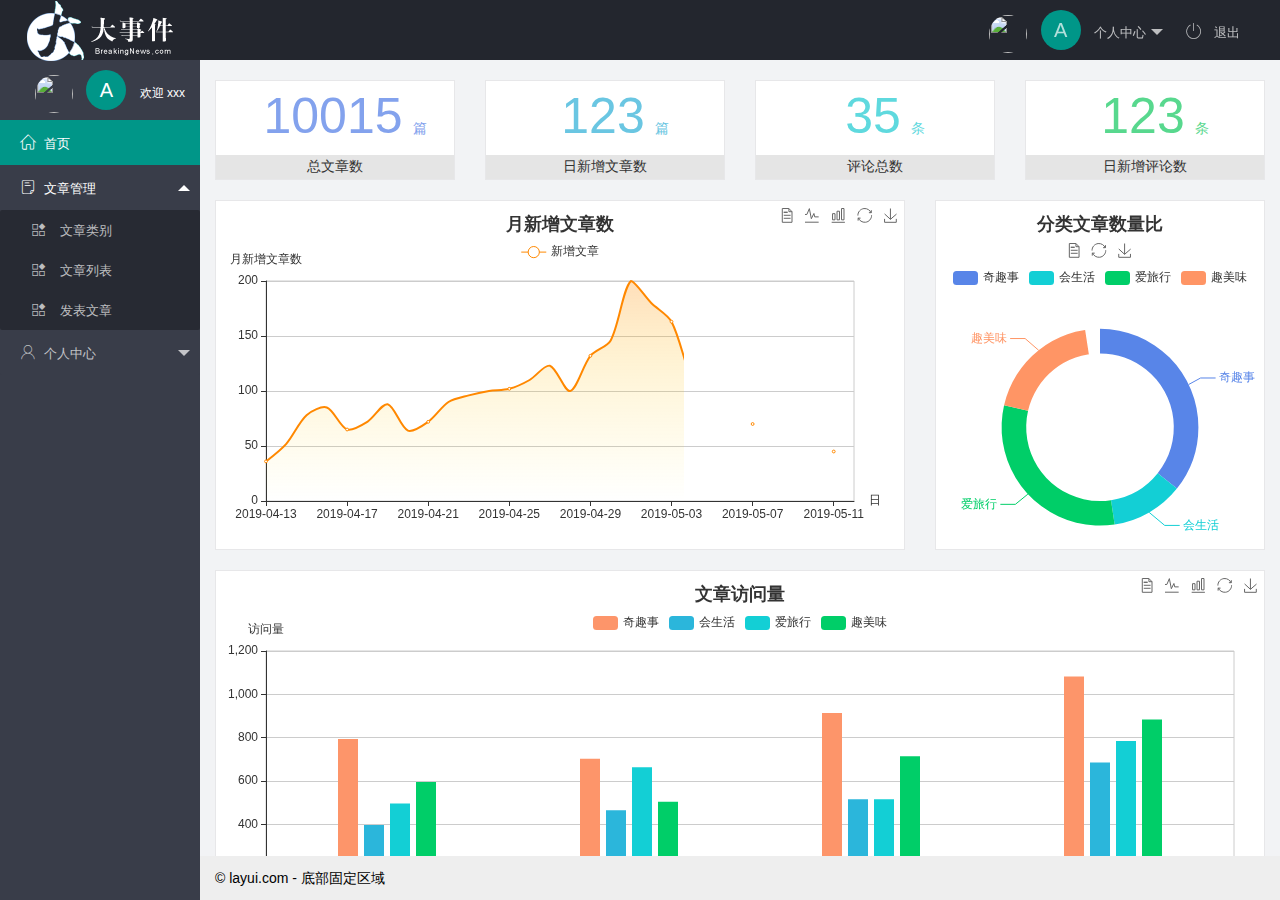
==== commit 935a264c: "个人中心功能完成" ====
--- a/index.html
+++ b/index.html
@@ -23,17 +23,19 @@
             <!-- 头部区域（可配合layui已有的水平导航） -->
             <ul class="layui-nav layui-layout-right">
                 <li class="layui-nav-item">
+                    <!-- 侧边头像区域 -->
                     <a href="javascript:;">
                         <img src="http://t.cn/RCzsdCq" class="layui-nav-img">
+                        <span class="text-avatar">A</span>
                         个人中心
                     </a>
                     <dl class="layui-nav-child">
-                        <dd><a href="">基本资料</a></dd>
-                        <dd><a href="">更换头像</a></dd>
-                        <dd><a href="">重置密码</a></dd>
+                        <dd><a href="/user/user_init.html" target="fm">基本资料</a></dd>
+                        <dd><a>更换头像</a></dd>
+                        <dd><a href="/user/user_reset.html" target="fm">重置密码</a></dd>
                     </dl>
                 </li>
-                <li class="layui-nav-item"><a href="">
+                <li class="layui-nav-item" id="quit"><a href="javascript:;">
                         <span class="iconfont icon-tuichu"></span>
                         退出</a></li>
             </ul>
@@ -81,19 +83,19 @@
                             <span class="iconfont icon-user"></span>个人中心</a>
                         <dl class="layui-nav-child">
                             <dd>
-                                <a href="javascript:;">
+                                <a href="/user/user_init.html" target="fm">
                                     <i class="layui-icon layui-icon-app"></i>
                                     基本资料
                                 </a>
                             </dd>
                             <dd>
-                                <a href="javascript:;">
+                                <a href="/user/user_upinfo.html" target="fm">
                                     <i class="layui-icon layui-icon-app"></i>
                                     更换头像
                                 </a>
                             </dd>
                             <dd>
-                                <a href="javascript:;">
+                                <a href="/user/user_reset.html" target="fm">
                                     <i class="layui-icon layui-icon-app"></i>
                                     重置密码
                                 </a>
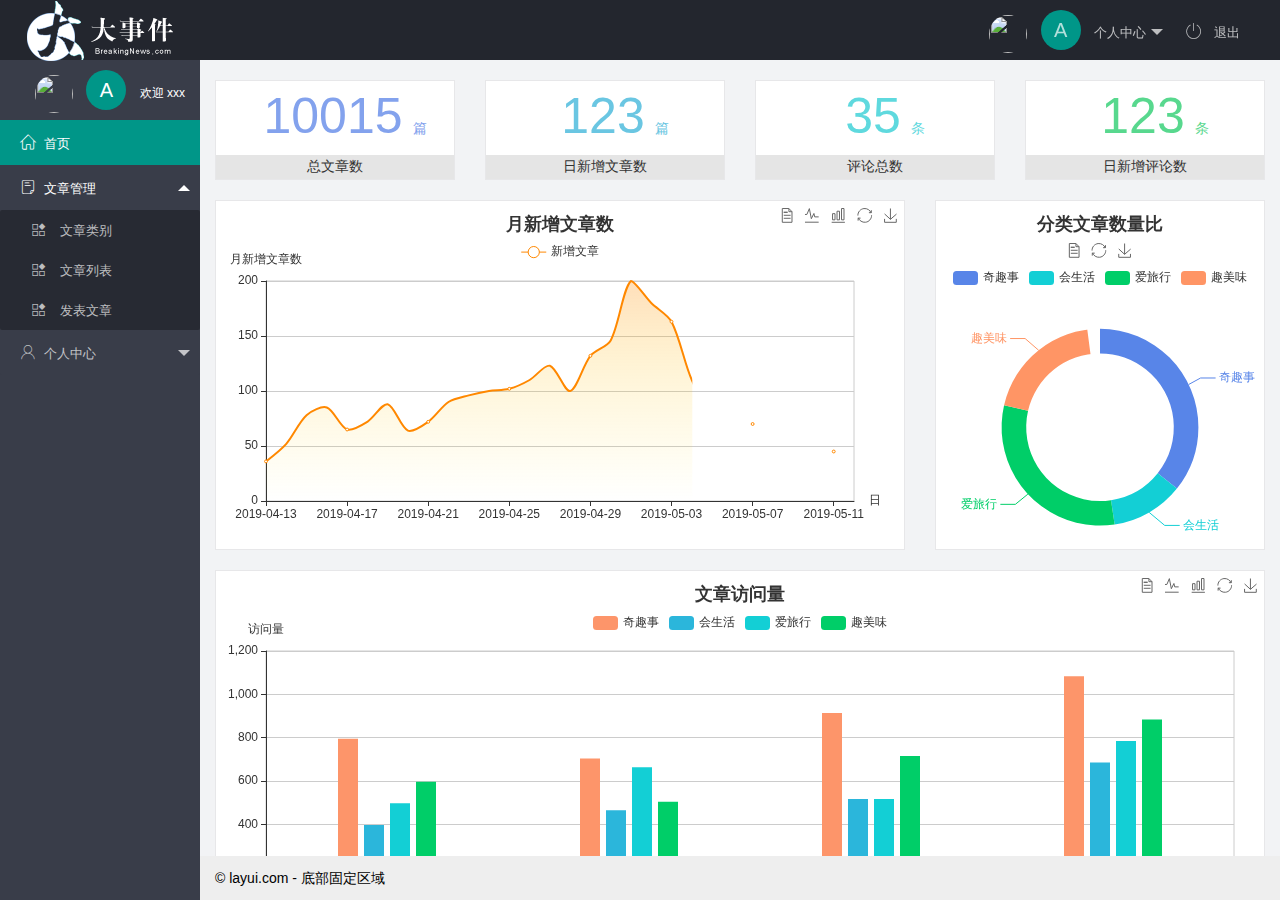
==== commit 025c6f3c: "文章管理模块完成" ====
--- a/index.html
+++ b/index.html
@@ -58,20 +58,20 @@
                             <span class="iconfont icon-16"></span>文章管理</a>
                         <dl class="layui-nav-child">
                             <dd>
-                                <a href="javascript:;">
+                                <a href="/article/art_cate.html" target="fm">
                                     <i class="layui-icon layui-icon-app">
                                     </i>
                                     文章类别
                                 </a>
                             </dd>
                             <dd>
-                                <a href="javascript:;">
+                                <a id="art_list" href="/article/art_list.html" target="fm">
                                     <i class="layui-icon layui-icon-app"></i>
                                     文章列表
                                 </a>
                             </dd>
                             <dd>
-                                <a href="javascript:;">
+                                <a href="/article/art_pud.html" target="fm">
                                     <i class="layui-icon layui-icon-app"></i>
                                     发表文章
                                 </a>
